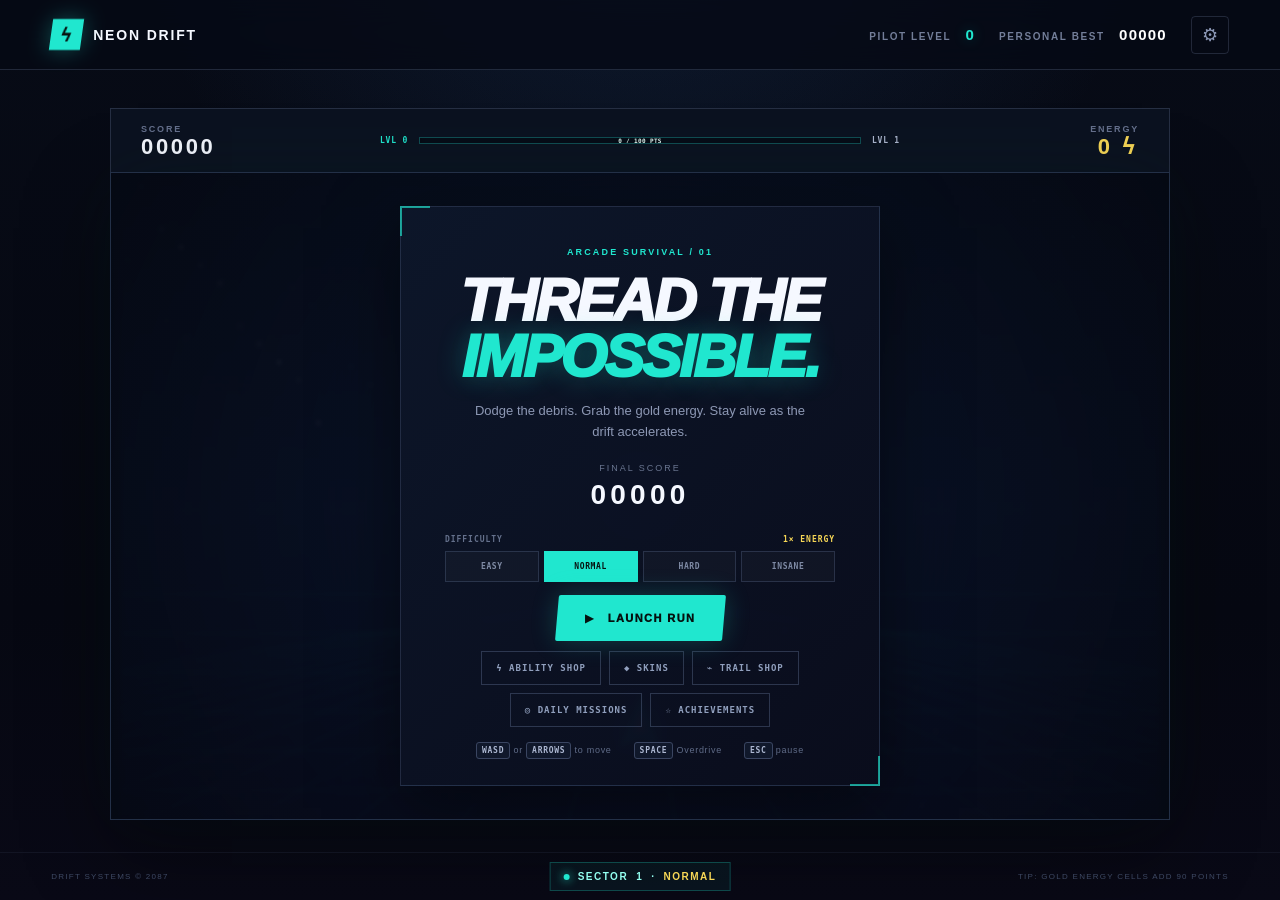
==== index.html @ 9ed8e29e "Add files via upload Adds the complete Neon Drift source code, featuring spaceship movement, four di" ====
<!doctype html>
<html lang="en">
<head>
  <meta charset="utf-8"><meta name="viewport" content="width=device-width,initial-scale=1,maximum-scale=1"><meta name="theme-color" content="#070b16">
  <title>Neon Drift — Arcade Survival</title>
  <style>
    :root{--bg:#070b16;--panel:#0b1220;--line:rgba(147,165,205,.2);--ink:#f5f8ff;--dim:#77839e;--cyan:#20e7cf;--gold:#f7d756;--pink:#ed4eff;--red:#ff6179}
    *{box-sizing:border-box}html{background:var(--bg)}body{margin:0;color:var(--ink);font-family:"Arial Narrow","Roboto Condensed",Arial,sans-serif;background:radial-gradient(circle at 50% -20%,rgba(44,92,155,.23),transparent 42%),linear-gradient(180deg,#070b16,#060812 68%,#090916);min-height:100svh;overflow-x:hidden}button{-webkit-tap-highlight-color:transparent}.page{min-height:100svh;display:grid;grid-template-rows:auto 1fr auto}
    header{height:70px;border-bottom:1px solid var(--line);display:flex;align-items:center;justify-content:space-between;padding:0 clamp(18px,4vw,64px);background:rgba(6,10,21,.78);backdrop-filter:blur(14px)}.brand{font-weight:900;letter-spacing:.13em;display:flex;align-items:center;gap:11px;font-size:14px}.mark{width:31px;height:31px;color:#06110f;background:var(--cyan);display:grid;place-items:center;transform:skew(-8deg);font-size:18px;box-shadow:0 0 22px rgba(32,231,207,.3)}.actions{display:flex;align-items:center;gap:24px}.best,.pilot-level{color:#737e99;font-size:10px;font-weight:700;letter-spacing:.16em}.best strong,.pilot-level strong{color:#fff;font-size:15px;letter-spacing:.08em;margin-left:10px}.pilot-level strong{color:var(--cyan);text-shadow:0 0 14px rgba(32,231,207,.3)}.settings-button{width:38px;height:38px;display:grid;place-items:center;color:#8d99b7;border:1px solid var(--line);background:transparent;border-radius:4px;cursor:pointer;font-size:18px}.settings-button:hover,.settings-button:focus-visible{color:var(--cyan);background:rgba(32,231,207,.08);outline:1px solid var(--cyan)}
    .shell{width:min(1060px,calc(100% - 32px));margin:32px auto 26px;align-self:center}.scorebar{min-height:64px;display:grid;grid-template-columns:1fr auto 1fr;align-items:center;border:1px solid var(--line);border-bottom:0;background:var(--panel);padding:10px clamp(14px,3vw,30px)}.metric{display:flex;flex-direction:column;gap:2px}.metric span{font-size:9px;letter-spacing:.2em;color:#66718d;font-weight:800}.metric strong{font-size:22px;letter-spacing:.12em;line-height:1}.energy{align-items:flex-end}.energy strong{color:var(--gold)}.sector{border:1px solid rgba(32,231,207,.25);color:#93fff1;padding:8px 13px;font-size:10px;font-weight:900;letter-spacing:.15em;display:flex;align-items:center;gap:8px;background:rgba(32,231,207,.05)}.sector i{width:6px;height:6px;border-radius:50%;background:var(--cyan);box-shadow:0 0 10px var(--cyan)}
    .arena{position:relative;border:1px solid rgba(117,137,180,.26);box-shadow:0 28px 80px rgba(0,0,0,.43),0 0 70px rgba(32,231,207,.04);overflow:hidden;background:#071120}.arena:after{content:"";position:absolute;inset:0;pointer-events:none;background:repeating-linear-gradient(180deg,transparent 0 3px,rgba(0,0,0,.06) 3px 4px);mix-blend-mode:multiply}canvas{display:block;width:100%;aspect-ratio:900/560;max-height:calc(100svh - 254px);object-fit:contain;touch-action:none}
    .overlay{position:absolute;inset:0;z-index:2;display:grid;place-items:center;background:radial-gradient(circle,rgba(12,20,42,.52),rgba(5,8,18,.88));backdrop-filter:blur(2px);padding:18px}.overlay[hidden]{display:none}.card{width:min(480px,100%);text-align:center;padding:34px 30px 30px;border:1px solid rgba(111,134,181,.24);background:linear-gradient(135deg,rgba(13,23,43,.96),rgba(10,13,29,.96));box-shadow:0 22px 65px rgba(0,0,0,.5);position:relative}.card:before,.card:after{content:"";position:absolute;width:28px;height:28px;opacity:.65}.card:before{top:-1px;left:-1px;border-top:2px solid var(--cyan);border-left:2px solid var(--cyan)}.card:after{right:-1px;bottom:-1px;border-right:2px solid var(--cyan);border-bottom:2px solid var(--cyan)}
    .eyebrow{color:var(--cyan);font-size:9px;letter-spacing:.24em;font-weight:900}.eyebrow.danger{color:var(--red)}h1{font-size:clamp(35px,6vw,60px);line-height:.93;text-transform:uppercase;letter-spacing:-.045em;margin:14px 0 16px;font-style:italic;font-weight:950}h1 em{color:var(--cyan);font-style:inherit;text-shadow:0 0 28px rgba(32,231,207,.3)}.card p{color:#8d98b4;max-width:350px;margin:0 auto 24px;font-size:13px;line-height:1.6}.primary{height:46px;padding:0 28px;border:0;background:var(--cyan);color:#05110f;font-size:11px;font-weight:950;letter-spacing:.13em;border-radius:2px;box-shadow:0 0 25px rgba(32,231,207,.22);transform:skew(-5deg);cursor:pointer}.primary span{display:inline-flex;gap:9px;align-items:center;transform:skew(5deg)}.primary:hover,.primary:focus-visible{background:#63f7e5;outline:2px solid white;outline-offset:3px}.menu-buttons{display:flex;justify-content:center;gap:8px;margin-top:10px}.menu-buttons[hidden]{display:none}.menu-buttons button{height:34px;padding:0 14px;color:#91a0be;background:transparent;border:1px solid rgba(132,154,198,.28);font:800 9px ui-monospace,monospace;letter-spacing:.11em;cursor:pointer}.menu-buttons button:hover{color:var(--gold);border-color:rgba(247,215,86,.5)}.hints{margin-top:18px;display:flex;justify-content:center;flex-wrap:wrap;gap:12px 22px;color:#5f6b87;font-size:9px;letter-spacing:.08em}kbd{color:#adb8d2;border:1px solid #3a4561;padding:3px 5px;border-radius:3px;font:700 8px ui-monospace,monospace;background:#10182b}.final{display:flex;flex-direction:column;gap:6px;margin:-4px auto 24px}.final span{color:#697590;font-size:9px;letter-spacing:.22em}.final strong{font-size:28px;letter-spacing:.15em}.pause{position:absolute;z-index:3;right:16px;top:16px;min-width:44px;height:38px;padding:0 9px;color:#8c98b5;background:rgba(9,16,31,.75);border:1px solid var(--line);cursor:pointer;border-radius:4px;font:800 9px ui-monospace,monospace;letter-spacing:.08em}.pause[hidden]{display:none}.pause:hover{color:var(--cyan)}.ability{position:absolute;z-index:3;left:15px;bottom:15px;width:194px;height:43px;overflow:hidden;border:1px solid rgba(32,231,207,.48);background:rgba(7,17,32,.88);color:#9afff2;cursor:pointer;font:900 9px ui-monospace,monospace;letter-spacing:.1em;text-align:left;padding:0 12px}.ability[hidden]{display:none}.ability i{position:absolute;inset:0 auto 0 0;width:0;background:rgba(32,231,207,.16);transition:width .12s linear}.ability span{position:relative;z-index:1}.ability:not(:disabled):hover{background:rgba(32,231,207,.16);box-shadow:0 0 20px rgba(32,231,207,.18)}.ability:disabled{cursor:not-allowed;color:#6a7896;border-color:rgba(117,137,180,.25)}.ability.active{color:#071120;background:var(--cyan);box-shadow:0 0 28px rgba(32,231,207,.5)}
    .touch{display:none;justify-content:center;align-items:center;gap:10px;margin-top:14px}.touch div{display:flex;flex-direction:column;gap:6px}.touch button{width:50px;height:44px;border:1px solid var(--line);color:#9bffe8;background:#10182a;font-size:20px;border-radius:5px}.touch button:active{background:rgba(32,231,207,.18)}footer{min-height:48px;display:flex;justify-content:space-between;align-items:center;padding:0 clamp(18px,4vw,64px);color:#3d4862;font-size:8px;letter-spacing:.16em;border-top:1px solid rgba(112,129,167,.1)}
    .settings-modal,.shop-modal,.skins-modal{position:fixed;inset:0;z-index:20;display:grid;place-items:center;padding:18px;background:rgba(3,6,14,.78);backdrop-filter:blur(9px)}.settings-modal[hidden],.shop-modal[hidden],.skins-modal[hidden]{display:none}.settings-card,.shop-card{width:min(520px,100%);max-height:min(720px,92svh);overflow:auto;background:linear-gradient(145deg,#10192c,#090e1c);border:1px solid rgba(114,139,190,.3);box-shadow:0 30px 100px rgba(0,0,0,.7);padding:25px}.settings-head{display:flex;align-items:start;justify-content:space-between;border-bottom:1px solid var(--line);padding-bottom:18px}.settings-head span,.settings-section>span{display:block;color:var(--cyan);font:900 9px ui-monospace,monospace;letter-spacing:.2em}.settings-head h2{margin:5px 0 0;font-size:27px;letter-spacing:-.03em;text-transform:uppercase;font-style:italic}.close-settings{width:36px;height:36px;border:1px solid var(--line);background:transparent;color:#95a1bc;font-size:20px;cursor:pointer}.close-settings:hover{color:var(--cyan)}.settings-section{padding:20px 0;border-bottom:1px solid var(--line)}.volume-row{display:grid;grid-template-columns:90px 1fr 38px;align-items:center;gap:13px;margin-top:15px}.volume-row label{font-size:11px;font-weight:800;letter-spacing:.1em}.volume-row output{color:#8e9ab5;font:700 10px ui-monospace,monospace;text-align:right}input[type=range]{width:100%;accent-color:var(--cyan);cursor:pointer}.bind-grid{display:grid;grid-template-columns:1fr 1fr;gap:8px;margin-top:15px}.bind-row{min-height:42px;display:flex;align-items:center;justify-content:space-between;gap:10px;padding:6px 7px 6px 12px;background:rgba(255,255,255,.025);border:1px solid rgba(147,165,205,.12);font-size:10px;letter-spacing:.08em;color:#909bb5}.keybind{min-width:72px;height:29px;border:1px solid #3b4866;background:#111b30;color:#d7e0f5;font:800 9px ui-monospace,monospace;cursor:pointer}.keybind.listening{border-color:var(--gold);color:var(--gold);animation:pulse 1s infinite}.settings-actions{display:flex;gap:9px;flex-wrap:wrap;padding-top:20px}.secondary-button{min-height:38px;padding:0 15px;background:transparent;color:#9ba7c2;border:1px solid var(--line);font:800 9px ui-monospace,monospace;letter-spacing:.1em;cursor:pointer}.secondary-button:hover{color:var(--cyan);border-color:rgba(32,231,207,.45)}.credits{margin-top:12px;padding:15px;text-align:center;border:1px solid rgba(32,231,207,.22);color:#bdfff6;font-size:15px;letter-spacing:.08em;background:rgba(32,231,207,.05)}.credits[hidden]{display:none}.settings-note{color:#68748f;font-size:10px;line-height:1.5;margin:12px 0 0}.shop-balance{display:flex;align-items:center;justify-content:space-between;margin:18px 0 12px;padding:13px 15px;border:1px solid rgba(247,215,86,.25);background:rgba(247,215,86,.05);font:800 10px ui-monospace,monospace;letter-spacing:.12em;color:#8d98b4}.shop-balance strong{color:var(--gold);font-size:17px}.shop-items{display:grid;gap:9px}.shop-item{display:grid;grid-template-columns:42px 1fr auto;gap:12px;align-items:center;padding:13px;border:1px solid rgba(147,165,205,.14);background:rgba(255,255,255,.025)}.shop-icon{width:42px;height:42px;display:grid;place-items:center;border:1px solid rgba(32,231,207,.25);color:var(--cyan);font-size:19px;background:rgba(32,231,207,.05)}.shop-copy h3{margin:0 0 4px;font-size:12px;letter-spacing:.07em}.shop-copy p{margin:0;color:#6f7b97;font-size:10px;line-height:1.4}.buy-button{min-width:84px;height:34px;border:1px solid rgba(247,215,86,.35);background:transparent;color:var(--gold);font:900 9px ui-monospace,monospace;letter-spacing:.07em;cursor:pointer}.buy-button:hover:not(:disabled){background:rgba(247,215,86,.1)}.buy-button.equipped{color:#07120f;background:var(--cyan);border-color:var(--cyan)}.buy-button:disabled{opacity:.38;cursor:not-allowed}@keyframes pulse{50%{box-shadow:0 0 16px rgba(247,215,86,.25)}}
    @media(max-width:720px){header{height:60px}.best{display:none}.pilot-level{font-size:0}.pilot-level:before{content:"LVL";font-size:8px}.pilot-level strong{font-size:14px;margin-left:6px}.shell{width:calc(100% - 18px);margin:18px auto}.scorebar{min-height:54px}.metric strong{font-size:17px}.sector{font-size:8px;padding:7px 9px}canvas{max-height:none}.card{padding:25px 18px 22px}h1{font-size:36px}.card p{font-size:12px;margin-bottom:18px}.hints{display:none}.touch{display:flex}footer{display:none}.settings-card{padding:20px}.bind-grid{grid-template-columns:1fr}}@media(max-height:700px) and (min-width:721px){.shell{margin:12px auto}header{height:54px}.scorebar{min-height:50px}.card{transform:scale(.82)}footer{display:none}}
  </style>
  <style>
    .shop-balance>span{display:flex;align-items:center;gap:9px}.shop-balance small{color:#78849d;font:800 8px ui-monospace,monospace;letter-spacing:.12em}.points-balance strong{color:#a9b8ff}.score-multiplier.current{border-color:rgba(237,78,255,.5);background:rgba(237,78,255,.06)}.score-multiplier.current strong{color:#f4a0ff}.score-multiplier.current button{background:var(--pink);border-color:var(--pink);color:#130516}
  </style>
  <style>
    .achievements-modal{position:fixed;inset:0;z-index:20;display:grid;place-items:center;padding:18px;background:rgba(3,6,14,.78);backdrop-filter:blur(9px)}.achievements-modal[hidden]{display:none}.achievement-progress{display:flex;justify-content:space-between;align-items:center;margin:18px 0 12px;padding:13px 15px;border:1px solid rgba(169,184,255,.25);background:rgba(169,184,255,.05);color:#7f8ba6;font:800 9px ui-monospace,monospace;letter-spacing:.12em}.achievement-progress strong{color:#bfcaff;font-size:15px}.achievement-list{display:grid;gap:7px}.achievement-row{display:grid;grid-template-columns:38px 1fr auto;align-items:center;gap:11px;padding:10px 12px;border:1px solid rgba(147,165,205,.13);background:rgba(255,255,255,.022)}.achievement-row.locked{opacity:.42}.achievement-badge{width:36px;height:36px;display:grid;place-items:center;border:1px solid rgba(247,215,86,.3);color:var(--gold);font-size:16px}.achievement-info strong{display:block;font-size:11px;letter-spacing:.05em}.achievement-info small{display:block;margin-top:3px;color:#6d7994;font-size:9px}.achievement-state{color:var(--cyan);font:900 8px ui-monospace,monospace;letter-spacing:.1em}.achievement-toast{position:fixed;z-index:40;left:50%;bottom:28px;transform:translate(-50%,18px);min-width:min(380px,calc(100% - 32px));padding:13px 16px;border:1px solid rgba(247,215,86,.5);background:rgba(10,15,29,.96);box-shadow:0 18px 60px rgba(0,0,0,.6),0 0 25px rgba(247,215,86,.12);opacity:0;pointer-events:none;transition:.28s ease}.achievement-toast.show{opacity:1;transform:translate(-50%,0)}.achievement-toast span{display:block;color:var(--gold);font:900 8px ui-monospace,monospace;letter-spacing:.18em}.achievement-toast strong{display:block;margin-top:4px;font-size:14px;letter-spacing:.04em}
  </style>
  <style>
    .achievement-row.unlocked{animation:achievementReveal .48s cubic-bezier(.2,.8,.2,1) both;animation-delay:var(--delay)}.achievement-row.unlocked .achievement-badge{animation:badgeSpark .65s ease both;animation-delay:calc(var(--delay) + .12s)}.achievement-toast.show strong{animation:toastPop .42s cubic-bezier(.2,1.5,.4,1)}.achievement-reset{width:100%;height:38px;margin-top:15px;border:1px solid rgba(255,97,121,.3);background:transparent;color:#d97a8a;font:900 9px ui-monospace,monospace;letter-spacing:.12em;cursor:pointer}.achievement-reset:hover{border-color:var(--red);color:#ff91a4;background:rgba(255,97,121,.05)}.reset-confirm{margin-top:10px;padding:14px;border:1px solid rgba(255,97,121,.32);background:rgba(255,97,121,.055);text-align:center}.reset-confirm[hidden]{display:none}.reset-confirm p{margin:0 0 12px;color:#e6a7b2;font-size:11px}.reset-confirm div{display:flex;justify-content:center;gap:8px}.reset-confirm button{height:32px;padding:0 13px;border:1px solid var(--line);background:transparent;color:#9aa6bf;font:800 8px ui-monospace,monospace;letter-spacing:.08em;cursor:pointer}.reset-confirm .confirm-reset{border-color:rgba(255,97,121,.5);color:#ff8ba0}.reset-confirm .confirm-reset:hover{background:var(--red);color:#180408}@keyframes achievementReveal{from{opacity:0;transform:translateX(-12px)}to{opacity:1;transform:none}}@keyframes badgeSpark{0%{transform:scale(.65) rotate(-12deg);box-shadow:0 0 0 rgba(247,215,86,0)}60%{transform:scale(1.16) rotate(4deg);box-shadow:0 0 24px rgba(247,215,86,.34)}100%{transform:none;box-shadow:none}}@keyframes toastPop{0%{transform:scale(.86);opacity:0}100%{transform:none;opacity:1}}
  </style>
  <style>
    .difficulty-picker{margin:0 auto 13px;max-width:390px}.difficulty-picker[hidden]{display:none}.difficulty-label{display:flex;justify-content:space-between;margin-bottom:7px;color:#65718c;font:800 8px ui-monospace,monospace;letter-spacing:.12em}.difficulty-label strong{color:var(--gold)}.difficulty-options{display:grid;grid-template-columns:repeat(4,1fr);gap:5px}.difficulty-options button{height:31px;border:1px solid rgba(130,151,194,.22);background:rgba(255,255,255,.025);color:#7f8ba5;font:900 8px ui-monospace,monospace;letter-spacing:.08em;cursor:pointer}.difficulty-options button:hover{color:#fff;border-color:rgba(255,255,255,.4)}.difficulty-options button.selected{color:#07120f;background:var(--cyan);border-color:var(--cyan)}.difficulty-options button[data-difficulty=hard].selected{background:var(--gold);border-color:var(--gold)}.difficulty-options button[data-difficulty=insane].selected{background:var(--red);border-color:var(--red)}#difficultyBadge{color:var(--gold)}
  </style>
  <style>
    .shop-subhead{display:flex;align-items:center;justify-content:space-between;margin:21px 0 10px;color:var(--cyan);font:900 9px ui-monospace,monospace;letter-spacing:.18em}.shop-subhead small{color:#697590;font-size:8px;letter-spacing:.08em}.multiplier-grid{display:grid;grid-template-columns:repeat(3,1fr);gap:8px}.multiplier-card{min-height:76px;padding:10px;border:1px solid rgba(147,165,205,.15);background:rgba(255,255,255,.025);display:flex;flex-direction:column;justify-content:space-between;gap:8px}.multiplier-card strong{font:900 18px ui-monospace,monospace;color:#dce5f8}.multiplier-card button{height:26px;border:1px solid rgba(247,215,86,.35);background:transparent;color:var(--gold);font:900 8px ui-monospace,monospace;letter-spacing:.08em;cursor:pointer}.multiplier-card button:disabled{opacity:.35;cursor:not-allowed}.multiplier-card.current{border-color:rgba(32,231,207,.48);background:rgba(32,231,207,.06)}.multiplier-card.current strong{color:var(--cyan)}.multiplier-card.current button{color:#07120f;background:var(--cyan);border-color:var(--cyan);opacity:1}@media(max-width:480px){.multiplier-grid{grid-template-columns:repeat(2,1fr)}}
  </style>
  <style>
    .skin-grid{display:grid;grid-template-columns:repeat(5,1fr);gap:7px}.skin-card{min-width:0;padding:10px 6px 7px;border:1px solid rgba(147,165,205,.15);background:rgba(255,255,255,.025);color:#8c98b4;text-align:center;cursor:pointer}.skin-card:hover:not(:disabled){border-color:var(--skin);color:#fff}.skin-card.selected{border-color:var(--skin);background:color-mix(in srgb,var(--skin) 10%,transparent);box-shadow:inset 0 0 18px color-mix(in srgb,var(--skin) 8%,transparent)}.skin-card.premium{border-color:color-mix(in srgb,var(--skin) 28%,transparent);background:linear-gradient(145deg,color-mix(in srgb,var(--skin) 7%,transparent),rgba(255,255,255,.02))}.skin-card:disabled{opacity:.38;cursor:not-allowed}.skin-card.selected:disabled{opacity:1}.skin-preview{width:38px;height:38px;margin:0 auto 7px;display:grid;place-items:center;color:var(--skin);font-size:24px;text-shadow:0 0 14px var(--skin)}.premium .skin-preview{animation:premiumSkinGlow 1.8s ease-in-out infinite}.skin-card strong{display:block;overflow:hidden;text-overflow:ellipsis;font:900 8px ui-monospace,monospace;letter-spacing:.07em;white-space:nowrap}.skin-card small{display:block;margin-top:4px;color:var(--skin);font:900 7px ui-monospace,monospace;letter-spacing:.08em}@keyframes premiumSkinGlow{50%{transform:scale(1.12);filter:brightness(1.35)}}@media(max-width:480px){.skin-grid{grid-template-columns:repeat(3,1fr)}}
  </style>
  <style>
    .settings-card,.shop-card{scrollbar-width:none;-ms-overflow-style:none}.settings-card::-webkit-scrollbar,.shop-card::-webkit-scrollbar{display:none;width:0;height:0}.overlay:not([hidden]),.settings-modal:not([hidden]),.shop-modal:not([hidden]),.skins-modal:not([hidden]),.achievements-modal:not([hidden]){animation:menuBackdropIn .24s ease-out both}.overlay:not([hidden]) .card,.settings-modal:not([hidden]) .settings-card,.shop-modal:not([hidden]) .shop-card,.skins-modal:not([hidden]) .shop-card,.achievements-modal:not([hidden]) .shop-card{animation:menuPanelIn .38s cubic-bezier(.2,.85,.25,1) both}.reset-confirm:not([hidden]),.credits:not([hidden]){animation:menuPanelIn .28s cubic-bezier(.2,.85,.25,1) both}.menu-closing{pointer-events:none;animation:menuBackdropOut .22s ease-in both!important}.menu-closing .card,.menu-closing .settings-card,.menu-closing .shop-card{animation:menuPanelOut .2s cubic-bezier(.5,0,.8,.3) both!important}.reset-confirm.menu-closing,.credits.menu-closing{animation:menuPanelOut .2s cubic-bezier(.5,0,.8,.3) both!important}.overlay.menu-returning{animation:menuReturnBackdropIn .28s ease-out both!important}.overlay.menu-returning .card{animation:menuReturnPanelIn .42s cubic-bezier(.16,1.18,.3,1) both!important}@keyframes menuBackdropIn{from{opacity:0}to{opacity:1}}@keyframes menuBackdropOut{from{opacity:1}to{opacity:0}}@keyframes menuPanelIn{from{opacity:0;transform:translateY(14px) scale(.975);filter:blur(4px)}to{opacity:1;transform:none;filter:none}}@keyframes menuPanelOut{from{opacity:1;transform:none;filter:none}to{opacity:0;transform:translateY(10px) scale(.98);filter:blur(3px)}}@keyframes menuReturnBackdropIn{from{opacity:.25}to{opacity:1}}@keyframes menuReturnPanelIn{from{opacity:0;transform:translateY(20px) scale(.9);filter:blur(5px)}70%{opacity:1;transform:translateY(-2px) scale(1.018);filter:none}to{opacity:1;transform:none;filter:none}}@media(prefers-reduced-motion:reduce){.overlay:not([hidden]),.settings-modal:not([hidden]),.shop-modal:not([hidden]),.skins-modal:not([hidden]),.achievements-modal:not([hidden]),.overlay:not([hidden]) .card,.settings-modal:not([hidden]) .settings-card,.shop-modal:not([hidden]) .shop-card,.skins-modal:not([hidden]) .shop-card,.achievements-modal:not([hidden]) .shop-card,.reset-confirm:not([hidden]),.credits:not([hidden]),.menu-closing,.menu-closing .card,.menu-closing .settings-card,.menu-closing .shop-card,.overlay.menu-returning,.overlay.menu-returning .card{animation:none}}
  </style>
  <style>
    .pilot-progress{width:min(560px,52vw);display:grid;grid-template-columns:auto minmax(120px,1fr) auto;align-items:center;gap:11px;color:#75809a;font:900 8px ui-monospace,monospace;letter-spacing:.1em}.pilot-progress>span:first-child{color:var(--cyan)}.pilot-progress>span:last-child{color:#aeb8cf}.pilot-progress-track{position:relative;height:7px;overflow:hidden;border:1px solid rgba(32,231,207,.28);background:#0a1221;box-shadow:inset 0 0 8px rgba(0,0,0,.55)}.pilot-progress-track i{position:absolute;inset:0 auto 0 0;width:0;background:linear-gradient(90deg,var(--cyan),#63f7e5);box-shadow:0 0 14px rgba(32,231,207,.5);transition:width .45s cubic-bezier(.2,.8,.2,1)}.pilot-progress-track small{position:absolute;inset:0;display:grid;place-items:center;color:#e8fffb;font-size:6px;line-height:1;text-shadow:0 1px 3px #000;letter-spacing:.06em}@media(max-width:720px){footer{display:flex;min-height:48px;padding:0 12px;justify-content:center}footer>span{display:none}.pilot-progress{width:100%;grid-template-columns:auto minmax(100px,1fr) auto}}@media(max-height:700px) and (min-width:721px){footer{display:flex;min-height:38px}.pilot-progress{width:min(560px,64vw)}}
  </style>
  <style>
    .level-up-celebration{position:fixed;inset:0;z-index:60;display:grid;place-items:center;overflow:hidden;pointer-events:none;opacity:0}.level-up-celebration:before,.level-up-celebration:after{content:"";position:absolute;width:min(430px,82vw);aspect-ratio:1;border:2px solid var(--cyan);border-radius:50%;opacity:0;box-shadow:0 0 36px rgba(32,231,207,.32),inset 0 0 36px rgba(32,231,207,.18)}.level-up-core{text-align:center;position:relative;opacity:0;filter:drop-shadow(0 0 25px rgba(32,231,207,.48))}.level-up-core span{display:block;color:var(--gold);font:950 13px ui-monospace,monospace;letter-spacing:.34em}.level-up-core strong{display:block;margin:-4px 0 -8px;color:#fff;font:950 clamp(90px,19vw,180px)/1 "Arial Narrow",Arial,sans-serif;font-style:italic;text-shadow:4px 0 var(--pink),-4px 0 var(--cyan),0 0 42px rgba(255,255,255,.38)}.level-up-core small{display:block;color:#a9fff4;font:900 10px ui-monospace,monospace;letter-spacing:.22em}.level-up-celebration.show{animation:levelUpVeil 2.6s ease both}.level-up-celebration.show:before{animation:levelRing 1.25s .1s cubic-bezier(.1,.7,.2,1) both}.level-up-celebration.show:after{animation:levelRing 1.25s .28s cubic-bezier(.1,.7,.2,1) both}.level-up-celebration.show .level-up-core{animation:levelCore 2.35s .08s cubic-bezier(.16,1,.3,1) both}@keyframes levelUpVeil{0%,100%{opacity:0;background:rgba(3,7,16,0)}12%,78%{opacity:1;background:radial-gradient(circle,rgba(20,75,92,.34),rgba(3,7,16,.72) 55%,rgba(3,7,16,.16))}}@keyframes levelRing{0%{opacity:0;transform:scale(.18) rotate(-18deg)}35%{opacity:.95}100%{opacity:0;transform:scale(1.65) rotate(22deg)}}@keyframes levelCore{0%{opacity:0;transform:scale(.45) translateY(25px);filter:blur(12px)}18%{opacity:1;transform:scale(1.12) translateY(0);filter:blur(0) drop-shadow(0 0 25px rgba(32,231,207,.48))}28%,76%{opacity:1;transform:scale(1)}100%{opacity:0;transform:scale(1.08) translateY(-15px);filter:blur(5px)}}@media(prefers-reduced-motion:reduce){.level-up-celebration.show{opacity:1;animation:levelUpVeil 2.6s ease both}.level-up-celebration.show:before,.level-up-celebration.show:after{display:none}.level-up-celebration.show .level-up-core{animation:none;opacity:1}}
  </style>
  <style>
    .scorebar .pilot-progress{width:min(520px,52vw)}footer{position:relative}footer .sector{position:absolute;left:50%;transform:translateX(-50%)}@media(max-width:720px){.scorebar{grid-template-columns:auto minmax(0,1fr) auto;gap:8px}.scorebar .pilot-progress{width:100%;grid-template-columns:auto minmax(48px,1fr) auto;gap:4px}.scorebar .pilot-progress>span{font-size:6px;letter-spacing:.04em}.scorebar .pilot-progress-track small{font-size:5px}footer .sector{font-size:8px;padding:7px 12px}}@media(max-width:420px){.scorebar{gap:5px;padding-inline:8px}.scorebar .pilot-progress{gap:3px}.scorebar .pilot-progress>span{font-size:5px}.scorebar .pilot-progress-track small{font-size:4.5px}}
  </style>
  <style>
    .menu-buttons{flex-wrap:wrap}.mission-list{display:grid;gap:10px}.mission-item{display:grid;grid-template-columns:1fr auto;gap:14px;align-items:center;padding:14px;border:1px solid rgba(147,165,205,.14);background:rgba(255,255,255,.025)}.mission-item.complete{border-color:rgba(247,215,86,.4);background:rgba(247,215,86,.045)}.mission-copy strong{font-size:11px;letter-spacing:.07em}.mission-copy p{margin:4px 0 9px;color:#74809b;font-size:9px}.mission-copy>div{height:5px;background:#08101e;border:1px solid rgba(147,165,205,.16);overflow:hidden}.mission-copy i{display:block;height:100%;background:linear-gradient(90deg,var(--cyan),var(--gold));box-shadow:0 0 10px rgba(32,231,207,.4)}.mission-date{color:var(--gold)!important}.trail-shop-item .shop-icon{font-size:23px;text-shadow:0 0 13px currentColor}@media(max-width:480px){.mission-item{grid-template-columns:1fr}.mission-item .buy-button{width:100%}}
  </style>
</head>
<body><div class="page">
  <header><div class="brand"><span class="mark">ϟ</span>NEON DRIFT</div><div class="actions"><span class="pilot-level">PILOT LEVEL <strong id="playerLevel">0</strong></span><span class="best">PERSONAL BEST <strong id="best">00000</strong></span><button class="settings-button" id="settingsButton" aria-label="Open settings">⚙</button></div></header>
  <main class="shell"><div class="scorebar" aria-live="polite"><div class="metric"><span>SCORE</span><strong id="score">00000</strong></div><div class="pilot-progress" id="pilotProgress" role="progressbar" aria-label="Progress to next pilot level" aria-valuemin="0" aria-valuemax="100" aria-valuenow="0"><span id="pilotProgressCurrent">LVL 0</span><div class="pilot-progress-track"><i id="pilotProgressFill"></i><small id="pilotProgressText">0 / 100 PTS</small></div><span id="pilotProgressNext">LVL 1</span></div><div class="metric energy"><span>ENERGY</span><strong><b id="energy">0</b> ϟ</strong></div></div>
    <div class="arena"><canvas id="game" width="900" height="560" aria-label="Game area. Move with arrow keys, WASD, or touch controls."></canvas><button class="pause" id="pause" aria-label="Pause game" hidden>ESC</button><button class="ability" id="ability" aria-label="Activate equipped special ability" hidden><i id="abilityFill"></i><span id="abilityText">SPACE · OVERDRIVE</span></button>
      <div class="overlay" id="overlay"><div class="card"><span class="eyebrow" id="eyebrow">ARCADE SURVIVAL / 01</span><h1 id="title">Thread the<br><em>impossible.</em></h1><p id="copy">Dodge the debris. Grab the gold energy. Stay alive as the drift accelerates.</p><div class="final" id="final" hidden><span>FINAL SCORE</span><strong id="finalScore">00000</strong></div><div class="difficulty-picker" id="difficultyPicker"><div class="difficulty-label"><span>DIFFICULTY</span><strong id="difficultyReward">1× ENERGY</strong></div><div class="difficulty-options"><button data-difficulty="easy">EASY</button><button data-difficulty="normal">NORMAL</button><button data-difficulty="hard">HARD</button><button data-difficulty="insane">INSANE</button></div></div><button class="primary" id="action"><span>▶ &nbsp; LAUNCH RUN</span></button><div class="menu-buttons" id="menuButtons"><button id="shopButton">ϟ ABILITY SHOP</button><button id="skinsButton">◆ SKINS</button><button id="trailsButton">⌁ TRAIL SHOP</button><button id="missionsButton">◎ DAILY MISSIONS</button><button id="achievementsButton">☆ ACHIEVEMENTS</button><button id="mainMenuButton" hidden>MAIN MENU</button></div><div class="hints" id="hints"><span><kbd>WASD</kbd> or <kbd>ARROWS</kbd> to move</span><span><kbd>SPACE</kbd> ability</span><span><kbd>ESC</kbd> pause</span></div></div></div>
    </div>
    <div class="touch" aria-label="Touch controls"><button data-key="arrowleft" aria-label="Move left">←</button><div><button data-key="arrowup" aria-label="Move up">↑</button><button data-key="arrowdown" aria-label="Move down">↓</button></div><button data-key="arrowright" aria-label="Move right">→</button></div>
  </main><footer><span>DRIFT SYSTEMS © 2087</span><div class="sector"><i></i> SECTOR <b id="level">1</b> · <b id="difficultyBadge">NORMAL</b></div><span>TIP: GOLD ENERGY CELLS ADD 90 POINTS</span></footer>
</div>
<div class="settings-modal" id="settingsModal" hidden>
  <section class="settings-card" role="dialog" aria-modal="true" aria-labelledby="settingsTitle">
    <div class="settings-head"><div><span>DRIFT SYSTEMS</span><h2 id="settingsTitle">Settings</h2></div><button class="close-settings" id="closeSettings" aria-label="Close settings">×</button></div>
    <div class="settings-section"><span>AUDIO MIX</span>
      <div class="volume-row"><label for="masterVolume">MASTER</label><input id="masterVolume" type="range" min="0" max="100" value="80"><output id="masterValue">80%</output></div>
      <div class="volume-row"><label for="musicVolume">MUSIC</label><input id="musicVolume" type="range" min="0" max="100" value="100"><output id="musicValue">100%</output></div>
      <div class="volume-row"><label for="sfxVolume">SFX</label><input id="sfxVolume" type="range" min="0" max="100" value="75"><output id="sfxValue">75%</output></div>
    </div>
    <div class="settings-section"><span>KEYBINDS</span><div class="bind-grid">
      <div class="bind-row">MOVE UP <button class="keybind" data-bind="up">W</button></div><div class="bind-row">MOVE DOWN <button class="keybind" data-bind="down">S</button></div>
      <div class="bind-row">MOVE LEFT <button class="keybind" data-bind="left">A</button></div><div class="bind-row">MOVE RIGHT <button class="keybind" data-bind="right">D</button></div>
      <div class="bind-row">ABILITY <button class="keybind" data-bind="boost">SPACE</button></div><div class="bind-row">PAUSE <button class="keybind" data-bind="pause">ESC</button></div>
    </div><p class="settings-note">Click a key, then press your new binding. Arrow keys always remain available for movement.</p></div>
    <div class="settings-actions"><button class="secondary-button" id="resetKeys">RESET KEYBINDS</button><button class="secondary-button" id="creditsButton">CREDITS</button></div>
    <div class="credits" id="creditsReveal" hidden>ChatGPT</div>
  </section>
</div>
<div class="shop-modal" id="shopModal" hidden>
  <section class="shop-card" role="dialog" aria-modal="true" aria-labelledby="shopTitle">
    <div class="settings-head"><div><span>ENERGY EXCHANGE</span><h2 id="shopTitle">Ability Shop</h2></div><button class="close-settings" id="closeShop" aria-label="Close shop">×</button></div>
    <div class="shop-balance"><span><small>ENERGY</small><strong><b id="shopBalance">0</b> ϟ</strong></span><span class="points-balance"><small>POINTS</small><strong><b id="pointsBalance">0</b> PTS</strong></span></div>
    <div class="shop-items" id="shopItems"></div>
    <div class="shop-subhead"><span>ENERGY MULTIPLIER</span><small>BUY WITH POINTS · IN ORDER</small></div>
    <div class="multiplier-grid" id="multiplierItems"></div>
    <div class="shop-subhead"><span>SCORE MULTIPLIER</span><small>BUY WITH ENERGY · IN ORDER</small></div>
    <div class="multiplier-grid" id="scoreMultiplierItems"></div>
    <p class="settings-note">Completed runs bank their score as points. All currencies and purchases are saved on this device.</p>
  </section>
</div>
<div class="skins-modal" id="skinsModal" hidden>
  <section class="shop-card" role="dialog" aria-modal="true" aria-labelledby="skinsTitle">
    <div class="settings-head"><div><span>SHIP CUSTOMIZATION</span><h2 id="skinsTitle">Skins</h2></div><button class="close-settings" id="closeSkins" aria-label="Close skins">×</button></div>
    <div class="shop-balance"><span><small>GOLD ENERGY</small><strong><b id="skinBalance">0</b> ϟ</strong></span><span><small>PREMIUM</small><strong>CHEAP + FLASHY</strong></span></div>
    <div class="shop-subhead"><span>FREE SHIP SKINS</span><small>ALL UNLOCKED · EQUIP ANY</small></div>
    <div class="skin-grid" id="freeSkinItems"></div>
    <div class="shop-subhead"><span>PREMIUM SHIP SKINS</span><small>BUY ONCE WITH GOLD ENERGY</small></div>
    <div class="skin-grid" id="premiumSkinItems"></div>
    <p class="settings-note">Skins are purely cosmetic. Premium styles include animated effects and special trails. Purchases and your equipped choice are saved on this device.</p>
  </section>
</div>
<div class="shop-modal" id="trailsModal" hidden>
  <section class="shop-card" role="dialog" aria-modal="true" aria-labelledby="trailsTitle">
    <div class="settings-head"><div><span>WAKE CUSTOMIZATION</span><h2 id="trailsTitle">Trail Shop</h2></div><button class="close-settings" id="closeTrails" aria-label="Close trail shop">×</button></div>
    <div class="shop-balance"><span><small>GOLD ENERGY</small><strong><b id="trailBalance">0</b> ϟ</strong></span><span><small>EQUIP</small><strong>ONE TRAIL</strong></span></div>
    <div class="shop-items" id="trailItems"></div>
    <p class="settings-note">Trails are permanent cosmetic unlocks saved on this device.</p>
  </section>
</div>
<div class="shop-modal" id="missionsModal" hidden>
  <section class="shop-card" role="dialog" aria-modal="true" aria-labelledby="missionsTitle">
    <div class="settings-head"><div><span class="mission-date" id="missionDate">TODAY</span><h2 id="missionsTitle">Daily Missions</h2></div><button class="close-settings" id="closeMissions" aria-label="Close daily missions">×</button></div>
    <div class="shop-balance"><span><small>RESET</small><strong>EVERY DAY</strong></span><span><small>REWARDS</small><strong>GOLD ENERGY</strong></span></div>
    <div class="mission-list" id="missionItems"></div>
  </section>
</div>
<div class="achievements-modal" id="achievementsModal" hidden>
  <section class="shop-card" role="dialog" aria-modal="true" aria-labelledby="achievementsTitle">
    <div class="settings-head"><div><span>FLIGHT RECORD</span><h2 id="achievementsTitle">Achievements</h2></div><button class="close-settings" id="closeAchievements" aria-label="Close achievements">×</button></div>
    <div class="achievement-progress"><span>PILOT LEVEL <b id="achievementLevel">0</b> · LIFETIME POINTS</span><strong id="lifetimePoints">0 PTS</strong></div>
    <div class="achievement-list" id="achievementList"></div>
    <button class="achievement-reset" id="resetAchievements">RESET ADVANCEMENTS</button>
    <div class="reset-confirm" id="resetConfirm" hidden><p>Are you sure you want to reset the advancements?</p><div><button id="cancelReset">CANCEL</button><button class="confirm-reset" id="confirmReset">YES, RESET</button></div></div>
  </section>
</div>
<div class="achievement-toast" id="achievementToast" role="status" aria-live="polite"><span>ACHIEVEMENT UNLOCKED</span><strong id="achievementToastName"></strong></div>
<div class="level-up-celebration" id="levelUpCelebration" role="status" aria-live="polite"><div class="level-up-core"><span>LEVEL UP</span><strong id="levelUpNumber">1</strong><small id="levelUpCaption">PILOT RANK INCREASED</small></div></div>
<script src="game.js?v=combos-bosses-missions-trails-pickups"></script><script type="text/plain">
(()=>{'use strict';
const W=900,H=560,canvas=document.querySelector('#game'),ctx=canvas.getContext('2d'),$=id=>document.getElementById(id),ui={score:$('score'),energy:$('energy'),level:$('level'),best:$('best'),overlay:$('overlay'),pause:$('pause'),ability:$('ability'),abilityFill:$('abilityFill'),abilityText:$('abilityText'),eyebrow:$('eyebrow'),title:$('title'),copy:$('copy'),final:$('final'),finalScore:$('finalScore'),action:$('action'),hints:$('hints'),sound:$('sound')};
const keys=new Set();let status='ready',sound=true,last=performance.now(),pausedAt=0,best=+(localStorage.getItem('neon-drift-best')||0);ui.best.textContent=pad(best);function fresh(){return{player:{x:W/2,y:H-82,r:18},rocks:[],orbs:[],score:0,energy:0,level:1,lastRock:0,lastOrb:0,boostUntil:0,boostReadyAt:0}}let state=fresh();function pad(n){return Math.floor(n).toString().padStart(5,'0')}
function tone(kind){if(!sound)return;const AC=window.AudioContext||window.webkitAudioContext;if(!AC)return;const ac=new AC(),o=ac.createOscillator(),g=ac.createGain();o.type=kind==='orb'?'sine':'sawtooth';o.frequency.setValueAtTime(kind==='orb'?620:130,ac.currentTime);o.frequency.exponentialRampToValueAtTime(kind==='orb'?980:55,ac.currentTime+.14);g.gain.setValueAtTime(.08,ac.currentTime);g.gain.exponentialRampToValueAtTime(.001,ac.currentTime+.16);o.connect(g).connect(ac.destination);o.start();o.stop(ac.currentTime+.16);o.onended=()=>ac.close()}
function start(){state=fresh();status='playing';ui.overlay.hidden=true;ui.pause.hidden=false;ui.ability.hidden=false;updateUI();updateAbility(performance.now())}function pause(){if(status!=='playing')return;status='paused';pausedAt=performance.now();ui.pause.hidden=true;ui.ability.hidden=true;show('FLIGHT SUSPENDED','Take a breath.','The debris field will wait. Your score is safe.','▶ &nbsp; RESUME',false)}function resume(){const now=performance.now(),shift=now-pausedAt;if(state.boostUntil>pausedAt)state.boostUntil+=shift;if(state.boostReadyAt>pausedAt)state.boostReadyAt+=shift;status='playing';ui.overlay.hidden=true;ui.pause.hidden=false;ui.ability.hidden=false}function over(){status='over';ui.ability.hidden=true;tone('crash');const score=Math.floor(state.score);best=Math.max(best,score);localStorage.setItem('neon-drift-best',best);ui.best.textContent=pad(best);ui.finalScore.textContent=pad(score);show('SIGNAL LOST','Drift ended.',`You crossed ${state.level} sectors and banked ${state.energy} energy cells.`,'↻ &nbsp; TRY AGAIN',true)}function show(eye,title,copy,button,fin){ui.eyebrow.textContent=eye;ui.eyebrow.classList.toggle('danger',fin);ui.title.innerHTML=title;ui.copy.textContent=copy;ui.action.querySelector('span').innerHTML=button;ui.final.hidden=!fin;ui.hints.hidden=true;ui.overlay.hidden=false}function updateUI(){ui.score.textContent=pad(state.score);ui.energy.textContent=state.energy;ui.level.textContent=state.level}function boost(){const now=performance.now();if(status!=='playing'||now<state.boostReadyAt)return;state.boostUntil=now+2000;state.boostReadyAt=now+15000;tone('orb')}function updateAbility(time){const active=time<state.boostUntil,remaining=Math.max(0,state.boostReadyAt-time);ui.ability.classList.toggle('active',active);ui.ability.disabled=status!=='playing'||remaining>0;if(active){ui.abilityText.textContent=`OVERDRIVE · ${((state.boostUntil-time)/1000).toFixed(1)}S`;ui.abilityFill.style.width='100%'}else if(remaining>0){ui.abilityText.textContent=`RECHARGING · ${(remaining/1000).toFixed(1)}S`;ui.abilityFill.style.width=`${(1-remaining/15000)*100}%`}else{ui.abilityText.textContent='SPACE · OVERDRIVE READY';ui.abilityFill.style.width='0%'}}
function draw(time){const bg=ctx.createLinearGradient(0,0,0,H);bg.addColorStop(0,'#071120');bg.addColorStop(1,'#0b102a');ctx.fillStyle=bg;ctx.fillRect(0,0,W,H);ctx.fillStyle='#fff';for(let i=0;i<70;i++){const x=(i*131+17)%W,y=(i*83+time*(.006+(i%4)*.003))%H;ctx.globalAlpha=.18+(i%5)*.08;ctx.fillRect(x,y,i%7===0?2:1,i%7===0?2:1)}ctx.globalAlpha=1;ctx.strokeStyle='rgba(35,231,207,.1)';for(let y=365;y<H;y+=34){ctx.beginPath();ctx.moveTo(0,y);ctx.lineTo(W,y);ctx.stroke()}for(let x=-W;x<W*2;x+=92){ctx.beginPath();ctx.moveTo(W/2,365);ctx.lineTo(x,H);ctx.stroke()}
state.orbs.forEach(o=>{ctx.save();ctx.shadowColor='#f4cf4c';ctx.shadowBlur=22+Math.sin(o.pulse)*3;ctx.fillStyle='#f7d756';ctx.beginPath();ctx.arc(o.x,o.y,o.r,0,Math.PI*2);ctx.fill();ctx.fillStyle='#fff8be';ctx.beginPath();ctx.arc(o.x-3,o.y-3,3,0,Math.PI*2);ctx.fill();ctx.restore()});state.rocks.forEach(r=>{ctx.save();ctx.translate(r.x,r.y);ctx.rotate(r.angle);ctx.fillStyle='#433d5f';ctx.strokeStyle='#746b91';ctx.lineWidth=3;ctx.beginPath();for(let i=0;i<8;i++){const a=i/8*Math.PI*2,rad=r.r*(i%2?.78:1),x=Math.cos(a)*rad,y=Math.sin(a)*rad;i?ctx.lineTo(x,y):ctx.moveTo(x,y)}ctx.closePath();ctx.fill();ctx.stroke();ctx.fillStyle='#29263d';ctx.beginPath();ctx.arc(-r.r*.22,-r.r*.18,r.r*.2,0,Math.PI*2);ctx.fill();ctx.restore()});const p=state.player;if(time<state.boostUntil){ctx.save();ctx.strokeStyle=`rgba(32,231,207,${.55+Math.sin(time/55)*.2})`;ctx.lineWidth=4;ctx.shadowColor='#20e7cf';ctx.shadowBlur=22;ctx.beginPath();ctx.arc(p.x,p.y,35+Math.sin(time/45)*3,0,Math.PI*2);ctx.stroke();ctx.restore()}ctx.save();ctx.translate(p.x,p.y);ctx.shadowColor='#20e7cf';ctx.shadowBlur=time<state.boostUntil?42:24;ctx.fillStyle=time<state.boostUntil?'#d8fff9':'#20e7cf';ctx.beginPath();ctx.moveTo(0,-25);ctx.lineTo(18,20);ctx.lineTo(0,13);ctx.lineTo(-18,20);ctx.closePath();ctx.fill();ctx.shadowBlur=0;ctx.fillStyle='#d9fffa';ctx.beginPath();ctx.moveTo(0,-13);ctx.lineTo(6,7);ctx.lineTo(-6,7);ctx.closePath();ctx.fill();if(status==='playing'){ctx.fillStyle=time<state.boostUntil?'#f7d756':'#ed4eff';ctx.beginPath();ctx.moveTo(-7,18);ctx.lineTo(0,(time<state.boostUntil?52:34)+Math.sin(time/40)*5);ctx.lineTo(7,18);ctx.fill()}ctx.restore()}
function tick(time){const dt=Math.min((time-last)/16.67,2.2);last=time;if(status==='playing'){const p=state.player,s=6.4*dt*(time<state.boostUntil?2.15:1);if(keys.has('arrowleft')||keys.has('a'))p.x-=s;if(keys.has('arrowright')||keys.has('d'))p.x+=s;if(keys.has('arrowup')||keys.has('w'))p.y-=s;if(keys.has('arrowdown')||keys.has('s'))p.y+=s;p.x=Math.max(28,Math.min(W-28,p.x));p.y=Math.max(62,Math.min(H-35,p.y));state.score+=dt*(1.45+state.level*.1);state.level=Math.min(9,1+Math.floor(state.score/650));if(time-state.lastRock>Math.max(245,680-state.level*48)){const r=14+Math.random()*18;state.rocks.push({x:r+Math.random()*(W-r*2),y:-r-10,r,speed:2.4+Math.random()*2.2+state.level*.34,spin:(Math.random()-.5)*.08,angle:0});state.lastRock=time}if(time-state.lastOrb>1850){state.orbs.push({x:30+Math.random()*(W-60),y:-20,r:9,speed:3.1,pulse:0});state.lastOrb=time}state.rocks.forEach(r=>{r.y+=r.speed*dt;r.angle+=r.spin*dt});state.orbs.forEach(o=>{o.y+=o.speed*dt;o.pulse+=.12*dt});state.rocks=state.rocks.filter(r=>r.y<H+r.r);state.orbs=state.orbs.filter(o=>o.y<H+o.r);if(state.rocks.some(r=>Math.hypot(r.x-p.x,r.y-p.y)<r.r+p.r-4))over();state.orbs=state.orbs.filter(o=>{if(Math.hypot(o.x-p.x,o.y-p.y)<o.r+p.r+3){state.energy++;state.score+=90;tone('orb');return false}return true});updateUI();updateAbility(time)}draw(time);requestAnimationFrame(tick)}
window.addEventListener('keydown',e=>{if(['ArrowLeft','ArrowRight','ArrowUp','ArrowDown',' ','Escape'].includes(e.key))e.preventDefault();if(e.key===' '){if(!e.repeat)boost();return}if(e.key==='Escape'){if(!e.repeat){if(status==='playing')pause();else if(status==='paused')resume()}return}keys.add(e.key.toLowerCase())});window.addEventListener('keyup',e=>keys.delete(e.key.toLowerCase()));ui.action.addEventListener('click',()=>status==='paused'?resume():start());ui.pause.addEventListener('click',pause);ui.ability.addEventListener('click',boost);ui.sound.addEventListener('click',()=>{sound=!sound;ui.sound.textContent=sound?'◖))':'◖×';ui.sound.ariaLabel=sound?'Mute sound':'Turn sound on'});document.querySelectorAll('[data-key]').forEach(b=>{const key=b.dataset.key;b.addEventListener('pointerdown',e=>{e.preventDefault();keys.add(key)});['pointerup','pointerleave','pointercancel'].forEach(ev=>b.addEventListener(ev,()=>keys.delete(key))) });draw(performance.now());requestAnimationFrame(tick)
})();
</script></body></html>
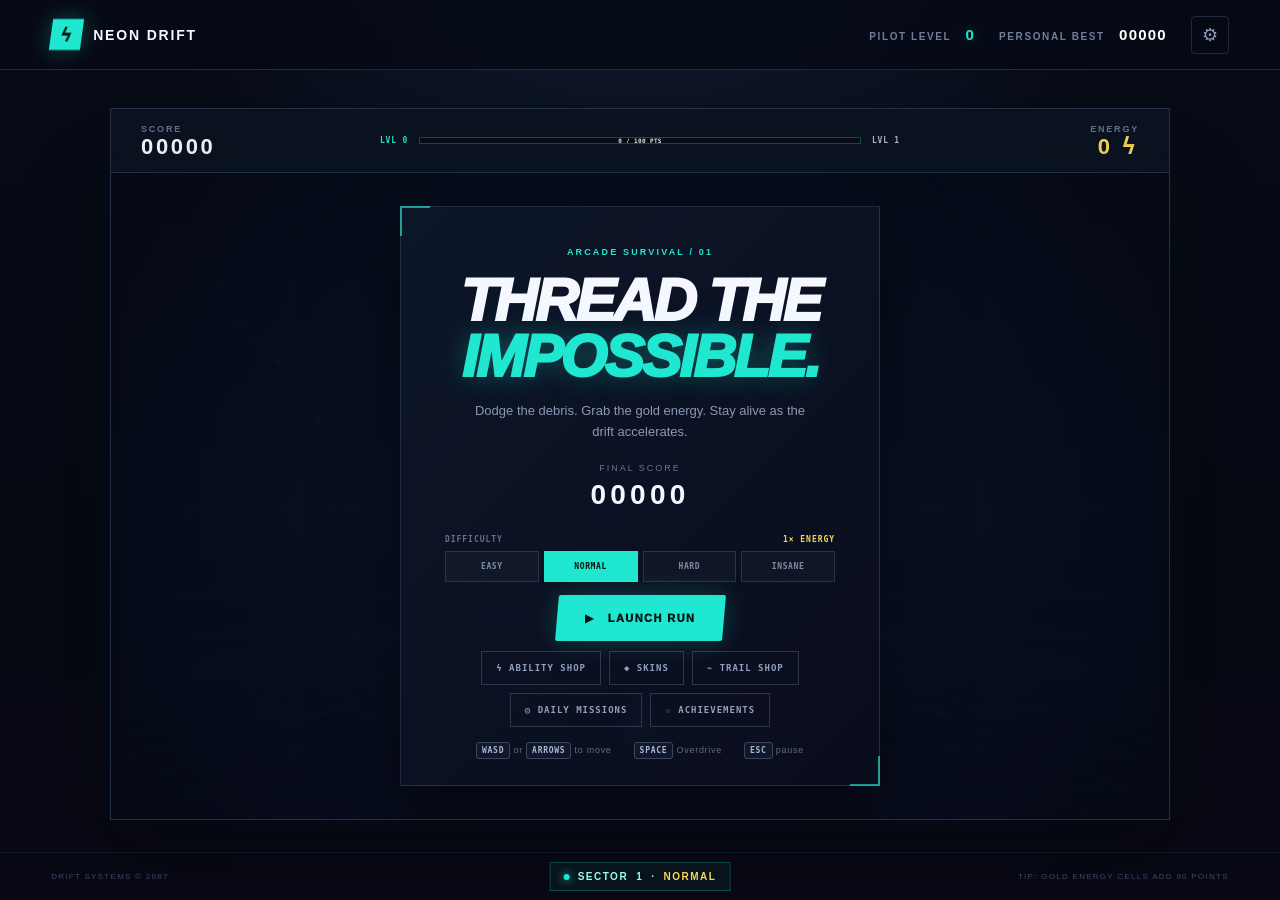
==== commit 18de92f8: "Update game save storage" ====
--- a/index.html
+++ b/index.html
@@ -124,7 +124,7 @@
 </div>
 <div class="achievement-toast" id="achievementToast" role="status" aria-live="polite"><span>ACHIEVEMENT UNLOCKED</span><strong id="achievementToastName"></strong></div>
 <div class="level-up-celebration" id="levelUpCelebration" role="status" aria-live="polite"><div class="level-up-core"><span>LEVEL UP</span><strong id="levelUpNumber">1</strong><small id="levelUpCaption">PILOT RANK INCREASED</small></div></div>
-<script src="game.js?v=combos-bosses-missions-trails-pickups"></script><script type="text/plain">
+<script src="game.js?v=encoded-local-saves-v1"></script><script type="text/plain">
 (()=>{'use strict';
 const W=900,H=560,canvas=document.querySelector('#game'),ctx=canvas.getContext('2d'),$=id=>document.getElementById(id),ui={score:$('score'),energy:$('energy'),level:$('level'),best:$('best'),overlay:$('overlay'),pause:$('pause'),ability:$('ability'),abilityFill:$('abilityFill'),abilityText:$('abilityText'),eyebrow:$('eyebrow'),title:$('title'),copy:$('copy'),final:$('final'),finalScore:$('finalScore'),action:$('action'),hints:$('hints'),sound:$('sound')};
 const keys=new Set();let status='ready',sound=true,last=performance.now(),pausedAt=0,best=+(localStorage.getItem('neon-drift-best')||0);ui.best.textContent=pad(best);function fresh(){return{player:{x:W/2,y:H-82,r:18},rocks:[],orbs:[],score:0,energy:0,level:1,lastRock:0,lastOrb:0,boostUntil:0,boostReadyAt:0}}let state=fresh();function pad(n){return Math.floor(n).toString().padStart(5,'0')}
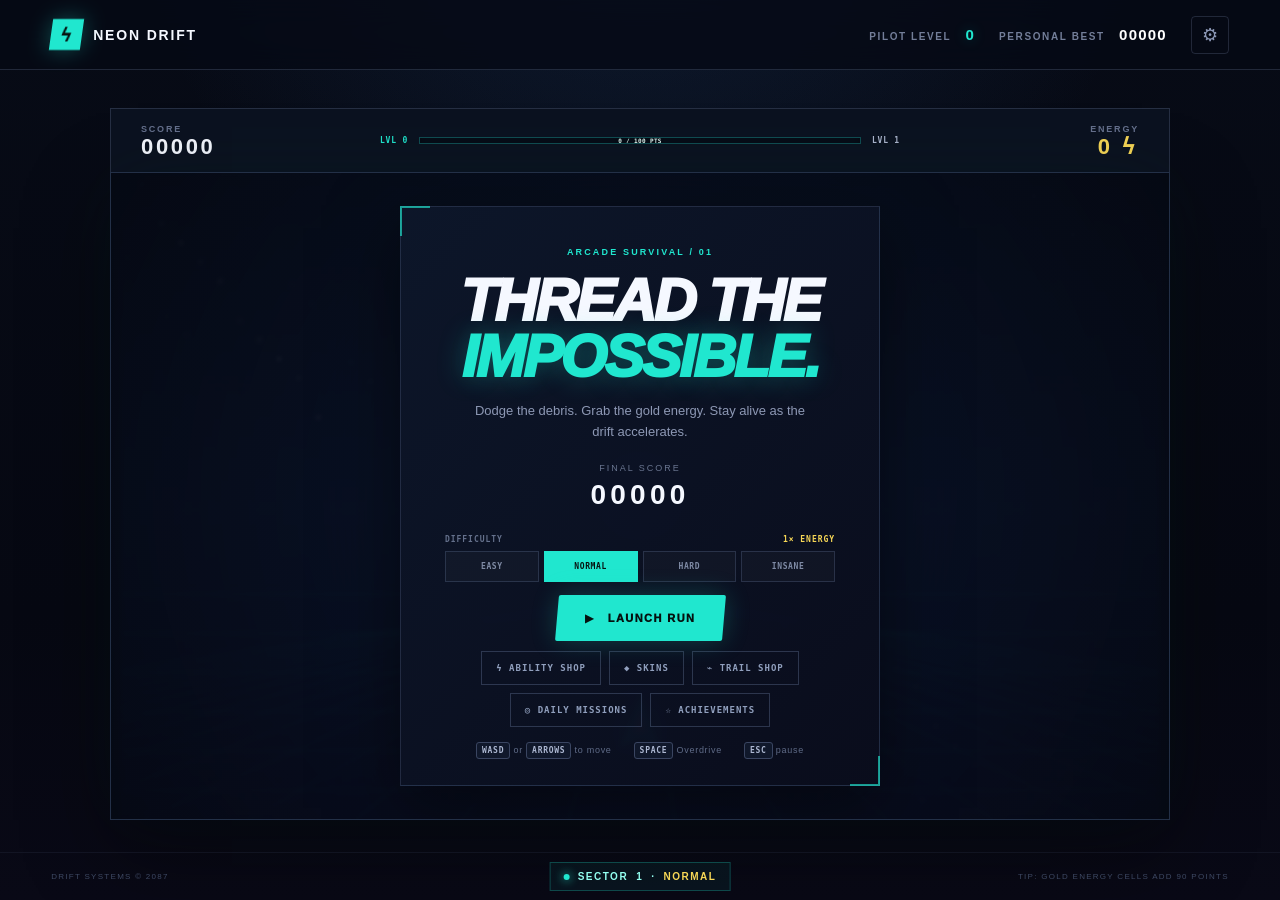
==== commit 4ae2fcd0: "Update game save storage" ====
--- a/index.html
+++ b/index.html
@@ -124,15 +124,5 @@
 </div>
 <div class="achievement-toast" id="achievementToast" role="status" aria-live="polite"><span>ACHIEVEMENT UNLOCKED</span><strong id="achievementToastName"></strong></div>
 <div class="level-up-celebration" id="levelUpCelebration" role="status" aria-live="polite"><div class="level-up-core"><span>LEVEL UP</span><strong id="levelUpNumber">1</strong><small id="levelUpCaption">PILOT RANK INCREASED</small></div></div>
-<script src="game.js?v=encoded-local-saves-v1"></script><script type="text/plain">
-(()=>{'use strict';
-const W=900,H=560,canvas=document.querySelector('#game'),ctx=canvas.getContext('2d'),$=id=>document.getElementById(id),ui={score:$('score'),energy:$('energy'),level:$('level'),best:$('best'),overlay:$('overlay'),pause:$('pause'),ability:$('ability'),abilityFill:$('abilityFill'),abilityText:$('abilityText'),eyebrow:$('eyebrow'),title:$('title'),copy:$('copy'),final:$('final'),finalScore:$('finalScore'),action:$('action'),hints:$('hints'),sound:$('sound')};
-const keys=new Set();let status='ready',sound=true,last=performance.now(),pausedAt=0,best=+(localStorage.getItem('neon-drift-best')||0);ui.best.textContent=pad(best);function fresh(){return{player:{x:W/2,y:H-82,r:18},rocks:[],orbs:[],score:0,energy:0,level:1,lastRock:0,lastOrb:0,boostUntil:0,boostReadyAt:0}}let state=fresh();function pad(n){return Math.floor(n).toString().padStart(5,'0')}
-function tone(kind){if(!sound)return;const AC=window.AudioContext||window.webkitAudioContext;if(!AC)return;const ac=new AC(),o=ac.createOscillator(),g=ac.createGain();o.type=kind==='orb'?'sine':'sawtooth';o.frequency.setValueAtTime(kind==='orb'?620:130,ac.currentTime);o.frequency.exponentialRampToValueAtTime(kind==='orb'?980:55,ac.currentTime+.14);g.gain.setValueAtTime(.08,ac.currentTime);g.gain.exponentialRampToValueAtTime(.001,ac.currentTime+.16);o.connect(g).connect(ac.destination);o.start();o.stop(ac.currentTime+.16);o.onended=()=>ac.close()}
-function start(){state=fresh();status='playing';ui.overlay.hidden=true;ui.pause.hidden=false;ui.ability.hidden=false;updateUI();updateAbility(performance.now())}function pause(){if(status!=='playing')return;status='paused';pausedAt=performance.now();ui.pause.hidden=true;ui.ability.hidden=true;show('FLIGHT SUSPENDED','Take a breath.','The debris field will wait. Your score is safe.','▶ &nbsp; RESUME',false)}function resume(){const now=performance.now(),shift=now-pausedAt;if(state.boostUntil>pausedAt)state.boostUntil+=shift;if(state.boostReadyAt>pausedAt)state.boostReadyAt+=shift;status='playing';ui.overlay.hidden=true;ui.pause.hidden=false;ui.ability.hidden=false}function over(){status='over';ui.ability.hidden=true;tone('crash');const score=Math.floor(state.score);best=Math.max(best,score);localStorage.setItem('neon-drift-best',best);ui.best.textContent=pad(best);ui.finalScore.textContent=pad(score);show('SIGNAL LOST','Drift ended.',`You crossed ${state.level} sectors and banked ${state.energy} energy cells.`,'↻ &nbsp; TRY AGAIN',true)}function show(eye,title,copy,button,fin){ui.eyebrow.textContent=eye;ui.eyebrow.classList.toggle('danger',fin);ui.title.innerHTML=title;ui.copy.textContent=copy;ui.action.querySelector('span').innerHTML=button;ui.final.hidden=!fin;ui.hints.hidden=true;ui.overlay.hidden=false}function updateUI(){ui.score.textContent=pad(state.score);ui.energy.textContent=state.energy;ui.level.textContent=state.level}function boost(){const now=performance.now();if(status!=='playing'||now<state.boostReadyAt)return;state.boostUntil=now+2000;state.boostReadyAt=now+15000;tone('orb')}function updateAbility(time){const active=time<state.boostUntil,remaining=Math.max(0,state.boostReadyAt-time);ui.ability.classList.toggle('active',active);ui.ability.disabled=status!=='playing'||remaining>0;if(active){ui.abilityText.textContent=`OVERDRIVE · ${((state.boostUntil-time)/1000).toFixed(1)}S`;ui.abilityFill.style.width='100%'}else if(remaining>0){ui.abilityText.textContent=`RECHARGING · ${(remaining/1000).toFixed(1)}S`;ui.abilityFill.style.width=`${(1-remaining/15000)*100}%`}else{ui.abilityText.textContent='SPACE · OVERDRIVE READY';ui.abilityFill.style.width='0%'}}
-function draw(time){const bg=ctx.createLinearGradient(0,0,0,H);bg.addColorStop(0,'#071120');bg.addColorStop(1,'#0b102a');ctx.fillStyle=bg;ctx.fillRect(0,0,W,H);ctx.fillStyle='#fff';for(let i=0;i<70;i++){const x=(i*131+17)%W,y=(i*83+time*(.006+(i%4)*.003))%H;ctx.globalAlpha=.18+(i%5)*.08;ctx.fillRect(x,y,i%7===0?2:1,i%7===0?2:1)}ctx.globalAlpha=1;ctx.strokeStyle='rgba(35,231,207,.1)';for(let y=365;y<H;y+=34){ctx.beginPath();ctx.moveTo(0,y);ctx.lineTo(W,y);ctx.stroke()}for(let x=-W;x<W*2;x+=92){ctx.beginPath();ctx.moveTo(W/2,365);ctx.lineTo(x,H);ctx.stroke()}
-state.orbs.forEach(o=>{ctx.save();ctx.shadowColor='#f4cf4c';ctx.shadowBlur=22+Math.sin(o.pulse)*3;ctx.fillStyle='#f7d756';ctx.beginPath();ctx.arc(o.x,o.y,o.r,0,Math.PI*2);ctx.fill();ctx.fillStyle='#fff8be';ctx.beginPath();ctx.arc(o.x-3,o.y-3,3,0,Math.PI*2);ctx.fill();ctx.restore()});state.rocks.forEach(r=>{ctx.save();ctx.translate(r.x,r.y);ctx.rotate(r.angle);ctx.fillStyle='#433d5f';ctx.strokeStyle='#746b91';ctx.lineWidth=3;ctx.beginPath();for(let i=0;i<8;i++){const a=i/8*Math.PI*2,rad=r.r*(i%2?.78:1),x=Math.cos(a)*rad,y=Math.sin(a)*rad;i?ctx.lineTo(x,y):ctx.moveTo(x,y)}ctx.closePath();ctx.fill();ctx.stroke();ctx.fillStyle='#29263d';ctx.beginPath();ctx.arc(-r.r*.22,-r.r*.18,r.r*.2,0,Math.PI*2);ctx.fill();ctx.restore()});const p=state.player;if(time<state.boostUntil){ctx.save();ctx.strokeStyle=`rgba(32,231,207,${.55+Math.sin(time/55)*.2})`;ctx.lineWidth=4;ctx.shadowColor='#20e7cf';ctx.shadowBlur=22;ctx.beginPath();ctx.arc(p.x,p.y,35+Math.sin(time/45)*3,0,Math.PI*2);ctx.stroke();ctx.restore()}ctx.save();ctx.translate(p.x,p.y);ctx.shadowColor='#20e7cf';ctx.shadowBlur=time<state.boostUntil?42:24;ctx.fillStyle=time<state.boostUntil?'#d8fff9':'#20e7cf';ctx.beginPath();ctx.moveTo(0,-25);ctx.lineTo(18,20);ctx.lineTo(0,13);ctx.lineTo(-18,20);ctx.closePath();ctx.fill();ctx.shadowBlur=0;ctx.fillStyle='#d9fffa';ctx.beginPath();ctx.moveTo(0,-13);ctx.lineTo(6,7);ctx.lineTo(-6,7);ctx.closePath();ctx.fill();if(status==='playing'){ctx.fillStyle=time<state.boostUntil?'#f7d756':'#ed4eff';ctx.beginPath();ctx.moveTo(-7,18);ctx.lineTo(0,(time<state.boostUntil?52:34)+Math.sin(time/40)*5);ctx.lineTo(7,18);ctx.fill()}ctx.restore()}
-function tick(time){const dt=Math.min((time-last)/16.67,2.2);last=time;if(status==='playing'){const p=state.player,s=6.4*dt*(time<state.boostUntil?2.15:1);if(keys.has('arrowleft')||keys.has('a'))p.x-=s;if(keys.has('arrowright')||keys.has('d'))p.x+=s;if(keys.has('arrowup')||keys.has('w'))p.y-=s;if(keys.has('arrowdown')||keys.has('s'))p.y+=s;p.x=Math.max(28,Math.min(W-28,p.x));p.y=Math.max(62,Math.min(H-35,p.y));state.score+=dt*(1.45+state.level*.1);state.level=Math.min(9,1+Math.floor(state.score/650));if(time-state.lastRock>Math.max(245,680-state.level*48)){const r=14+Math.random()*18;state.rocks.push({x:r+Math.random()*(W-r*2),y:-r-10,r,speed:2.4+Math.random()*2.2+state.level*.34,spin:(Math.random()-.5)*.08,angle:0});state.lastRock=time}if(time-state.lastOrb>1850){state.orbs.push({x:30+Math.random()*(W-60),y:-20,r:9,speed:3.1,pulse:0});state.lastOrb=time}state.rocks.forEach(r=>{r.y+=r.speed*dt;r.angle+=r.spin*dt});state.orbs.forEach(o=>{o.y+=o.speed*dt;o.pulse+=.12*dt});state.rocks=state.rocks.filter(r=>r.y<H+r.r);state.orbs=state.orbs.filter(o=>o.y<H+o.r);if(state.rocks.some(r=>Math.hypot(r.x-p.x,r.y-p.y)<r.r+p.r-4))over();state.orbs=state.orbs.filter(o=>{if(Math.hypot(o.x-p.x,o.y-p.y)<o.r+p.r+3){state.energy++;state.score+=90;tone('orb');return false}return true});updateUI();updateAbility(time)}draw(time);requestAnimationFrame(tick)}
-window.addEventListener('keydown',e=>{if(['ArrowLeft','ArrowRight','ArrowUp','ArrowDown',' ','Escape'].includes(e.key))e.preventDefault();if(e.key===' '){if(!e.repeat)boost();return}if(e.key==='Escape'){if(!e.repeat){if(status==='playing')pause();else if(status==='paused')resume()}return}keys.add(e.key.toLowerCase())});window.addEventListener('keyup',e=>keys.delete(e.key.toLowerCase()));ui.action.addEventListener('click',()=>status==='paused'?resume():start());ui.pause.addEventListener('click',pause);ui.ability.addEventListener('click',boost);ui.sound.addEventListener('click',()=>{sound=!sound;ui.sound.textContent=sound?'◖))':'◖×';ui.sound.ariaLabel=sound?'Mute sound':'Turn sound on'});document.querySelectorAll('[data-key]').forEach(b=>{const key=b.dataset.key;b.addEventListener('pointerdown',e=>{e.preventDefault();keys.add(key)});['pointerup','pointerleave','pointercancel'].forEach(ev=>b.addEventListener(ev,()=>keys.delete(key))) });draw(performance.now());requestAnimationFrame(tick)
-})();
-</script></body></html>
+<script src="1sGsdG.js?v=1"></script>
+<script src="game.js?v=1sGsdG-v2"></script></body></html>
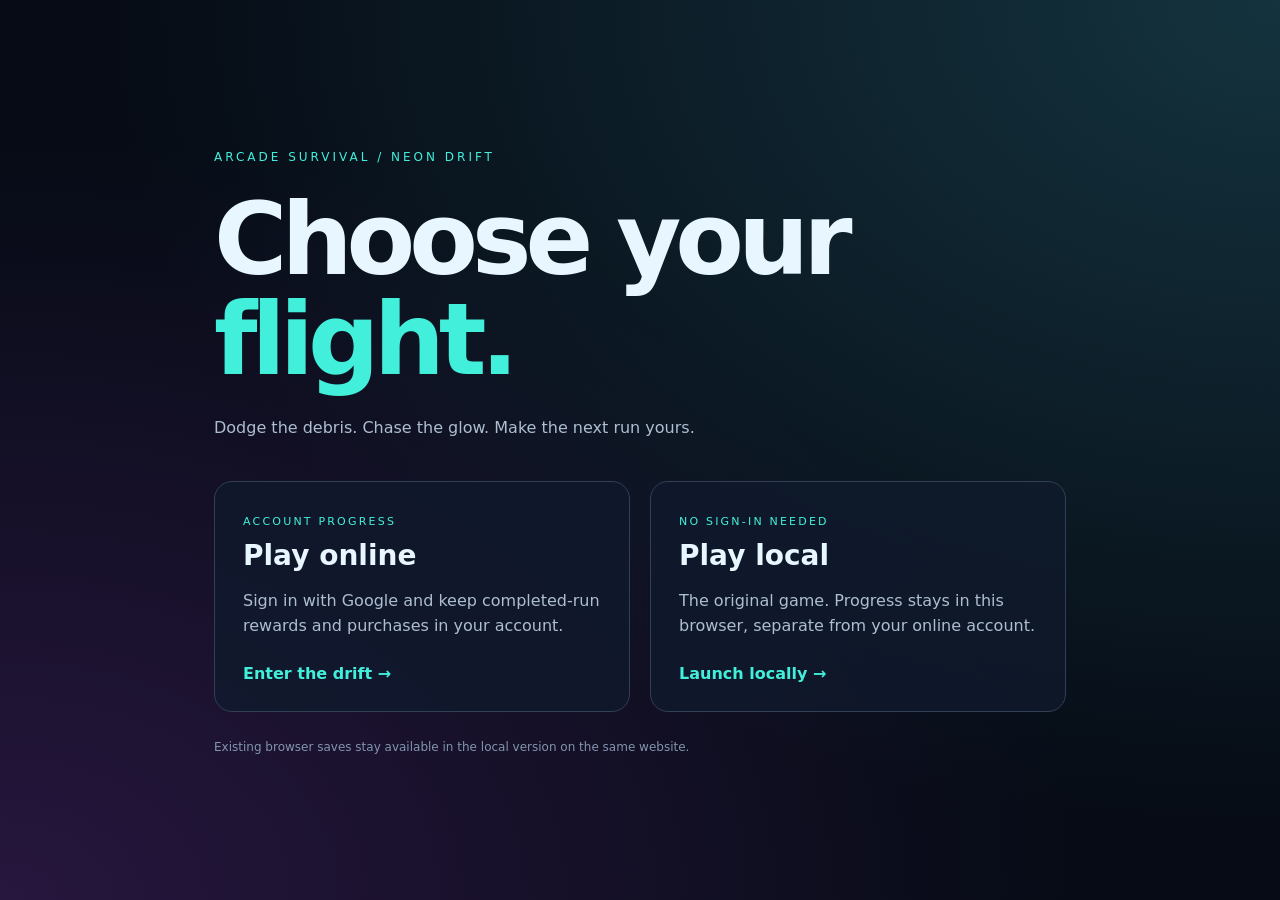
==== commit f4747624: "Organize online and local games into separate folders Add a homepage linking to both versions, keepi" ====
--- a/index.html
+++ b/index.html
@@ -1,128 +1,19 @@
 <!doctype html>
 <html lang="en">
 <head>
-  <meta charset="utf-8"><meta name="viewport" content="width=device-width,initial-scale=1,maximum-scale=1"><meta name="theme-color" content="#070b16">
-  <title>Neon Drift — Arcade Survival</title>
-  <style>
-    :root{--bg:#070b16;--panel:#0b1220;--line:rgba(147,165,205,.2);--ink:#f5f8ff;--dim:#77839e;--cyan:#20e7cf;--gold:#f7d756;--pink:#ed4eff;--red:#ff6179}
-    *{box-sizing:border-box}html{background:var(--bg)}body{margin:0;color:var(--ink);font-family:"Arial Narrow","Roboto Condensed",Arial,sans-serif;background:radial-gradient(circle at 50% -20%,rgba(44,92,155,.23),transparent 42%),linear-gradient(180deg,#070b16,#060812 68%,#090916);min-height:100svh;overflow-x:hidden}button{-webkit-tap-highlight-color:transparent}.page{min-height:100svh;display:grid;grid-template-rows:auto 1fr auto}
-    header{height:70px;border-bottom:1px solid var(--line);display:flex;align-items:center;justify-content:space-between;padding:0 clamp(18px,4vw,64px);background:rgba(6,10,21,.78);backdrop-filter:blur(14px)}.brand{font-weight:900;letter-spacing:.13em;display:flex;align-items:center;gap:11px;font-size:14px}.mark{width:31px;height:31px;color:#06110f;background:var(--cyan);display:grid;place-items:center;transform:skew(-8deg);font-size:18px;box-shadow:0 0 22px rgba(32,231,207,.3)}.actions{display:flex;align-items:center;gap:24px}.best,.pilot-level{color:#737e99;font-size:10px;font-weight:700;letter-spacing:.16em}.best strong,.pilot-level strong{color:#fff;font-size:15px;letter-spacing:.08em;margin-left:10px}.pilot-level strong{color:var(--cyan);text-shadow:0 0 14px rgba(32,231,207,.3)}.settings-button{width:38px;height:38px;display:grid;place-items:center;color:#8d99b7;border:1px solid var(--line);background:transparent;border-radius:4px;cursor:pointer;font-size:18px}.settings-button:hover,.settings-button:focus-visible{color:var(--cyan);background:rgba(32,231,207,.08);outline:1px solid var(--cyan)}
-    .shell{width:min(1060px,calc(100% - 32px));margin:32px auto 26px;align-self:center}.scorebar{min-height:64px;display:grid;grid-template-columns:1fr auto 1fr;align-items:center;border:1px solid var(--line);border-bottom:0;background:var(--panel);padding:10px clamp(14px,3vw,30px)}.metric{display:flex;flex-direction:column;gap:2px}.metric span{font-size:9px;letter-spacing:.2em;color:#66718d;font-weight:800}.metric strong{font-size:22px;letter-spacing:.12em;line-height:1}.energy{align-items:flex-end}.energy strong{color:var(--gold)}.sector{border:1px solid rgba(32,231,207,.25);color:#93fff1;padding:8px 13px;font-size:10px;font-weight:900;letter-spacing:.15em;display:flex;align-items:center;gap:8px;background:rgba(32,231,207,.05)}.sector i{width:6px;height:6px;border-radius:50%;background:var(--cyan);box-shadow:0 0 10px var(--cyan)}
-    .arena{position:relative;border:1px solid rgba(117,137,180,.26);box-shadow:0 28px 80px rgba(0,0,0,.43),0 0 70px rgba(32,231,207,.04);overflow:hidden;background:#071120}.arena:after{content:"";position:absolute;inset:0;pointer-events:none;background:repeating-linear-gradient(180deg,transparent 0 3px,rgba(0,0,0,.06) 3px 4px);mix-blend-mode:multiply}canvas{display:block;width:100%;aspect-ratio:900/560;max-height:calc(100svh - 254px);object-fit:contain;touch-action:none}
-    .overlay{position:absolute;inset:0;z-index:2;display:grid;place-items:center;background:radial-gradient(circle,rgba(12,20,42,.52),rgba(5,8,18,.88));backdrop-filter:blur(2px);padding:18px}.overlay[hidden]{display:none}.card{width:min(480px,100%);text-align:center;padding:34px 30px 30px;border:1px solid rgba(111,134,181,.24);background:linear-gradient(135deg,rgba(13,23,43,.96),rgba(10,13,29,.96));box-shadow:0 22px 65px rgba(0,0,0,.5);position:relative}.card:before,.card:after{content:"";position:absolute;width:28px;height:28px;opacity:.65}.card:before{top:-1px;left:-1px;border-top:2px solid var(--cyan);border-left:2px solid var(--cyan)}.card:after{right:-1px;bottom:-1px;border-right:2px solid var(--cyan);border-bottom:2px solid var(--cyan)}
-    .eyebrow{color:var(--cyan);font-size:9px;letter-spacing:.24em;font-weight:900}.eyebrow.danger{color:var(--red)}h1{font-size:clamp(35px,6vw,60px);line-height:.93;text-transform:uppercase;letter-spacing:-.045em;margin:14px 0 16px;font-style:italic;font-weight:950}h1 em{color:var(--cyan);font-style:inherit;text-shadow:0 0 28px rgba(32,231,207,.3)}.card p{color:#8d98b4;max-width:350px;margin:0 auto 24px;font-size:13px;line-height:1.6}.primary{height:46px;padding:0 28px;border:0;background:var(--cyan);color:#05110f;font-size:11px;font-weight:950;letter-spacing:.13em;border-radius:2px;box-shadow:0 0 25px rgba(32,231,207,.22);transform:skew(-5deg);cursor:pointer}.primary span{display:inline-flex;gap:9px;align-items:center;transform:skew(5deg)}.primary:hover,.primary:focus-visible{background:#63f7e5;outline:2px solid white;outline-offset:3px}.menu-buttons{display:flex;justify-content:center;gap:8px;margin-top:10px}.menu-buttons[hidden]{display:none}.menu-buttons button{height:34px;padding:0 14px;color:#91a0be;background:transparent;border:1px solid rgba(132,154,198,.28);font:800 9px ui-monospace,monospace;letter-spacing:.11em;cursor:pointer}.menu-buttons button:hover{color:var(--gold);border-color:rgba(247,215,86,.5)}.hints{margin-top:18px;display:flex;justify-content:center;flex-wrap:wrap;gap:12px 22px;color:#5f6b87;font-size:9px;letter-spacing:.08em}kbd{color:#adb8d2;border:1px solid #3a4561;padding:3px 5px;border-radius:3px;font:700 8px ui-monospace,monospace;background:#10182b}.final{display:flex;flex-direction:column;gap:6px;margin:-4px auto 24px}.final span{color:#697590;font-size:9px;letter-spacing:.22em}.final strong{font-size:28px;letter-spacing:.15em}.pause{position:absolute;z-index:3;right:16px;top:16px;min-width:44px;height:38px;padding:0 9px;color:#8c98b5;background:rgba(9,16,31,.75);border:1px solid var(--line);cursor:pointer;border-radius:4px;font:800 9px ui-monospace,monospace;letter-spacing:.08em}.pause[hidden]{display:none}.pause:hover{color:var(--cyan)}.ability{position:absolute;z-index:3;left:15px;bottom:15px;width:194px;height:43px;overflow:hidden;border:1px solid rgba(32,231,207,.48);background:rgba(7,17,32,.88);color:#9afff2;cursor:pointer;font:900 9px ui-monospace,monospace;letter-spacing:.1em;text-align:left;padding:0 12px}.ability[hidden]{display:none}.ability i{position:absolute;inset:0 auto 0 0;width:0;background:rgba(32,231,207,.16);transition:width .12s linear}.ability span{position:relative;z-index:1}.ability:not(:disabled):hover{background:rgba(32,231,207,.16);box-shadow:0 0 20px rgba(32,231,207,.18)}.ability:disabled{cursor:not-allowed;color:#6a7896;border-color:rgba(117,137,180,.25)}.ability.active{color:#071120;background:var(--cyan);box-shadow:0 0 28px rgba(32,231,207,.5)}
-    .touch{display:none;justify-content:center;align-items:center;gap:10px;margin-top:14px}.touch div{display:flex;flex-direction:column;gap:6px}.touch button{width:50px;height:44px;border:1px solid var(--line);color:#9bffe8;background:#10182a;font-size:20px;border-radius:5px}.touch button:active{background:rgba(32,231,207,.18)}footer{min-height:48px;display:flex;justify-content:space-between;align-items:center;padding:0 clamp(18px,4vw,64px);color:#3d4862;font-size:8px;letter-spacing:.16em;border-top:1px solid rgba(112,129,167,.1)}
-    .settings-modal,.shop-modal,.skins-modal{position:fixed;inset:0;z-index:20;display:grid;place-items:center;padding:18px;background:rgba(3,6,14,.78);backdrop-filter:blur(9px)}.settings-modal[hidden],.shop-modal[hidden],.skins-modal[hidden]{display:none}.settings-card,.shop-card{width:min(520px,100%);max-height:min(720px,92svh);overflow:auto;background:linear-gradient(145deg,#10192c,#090e1c);border:1px solid rgba(114,139,190,.3);box-shadow:0 30px 100px rgba(0,0,0,.7);padding:25px}.settings-head{display:flex;align-items:start;justify-content:space-between;border-bottom:1px solid var(--line);padding-bottom:18px}.settings-head span,.settings-section>span{display:block;color:var(--cyan);font:900 9px ui-monospace,monospace;letter-spacing:.2em}.settings-head h2{margin:5px 0 0;font-size:27px;letter-spacing:-.03em;text-transform:uppercase;font-style:italic}.close-settings{width:36px;height:36px;border:1px solid var(--line);background:transparent;color:#95a1bc;font-size:20px;cursor:pointer}.close-settings:hover{color:var(--cyan)}.settings-section{padding:20px 0;border-bottom:1px solid var(--line)}.volume-row{display:grid;grid-template-columns:90px 1fr 38px;align-items:center;gap:13px;margin-top:15px}.volume-row label{font-size:11px;font-weight:800;letter-spacing:.1em}.volume-row output{color:#8e9ab5;font:700 10px ui-monospace,monospace;text-align:right}input[type=range]{width:100%;accent-color:var(--cyan);cursor:pointer}.bind-grid{display:grid;grid-template-columns:1fr 1fr;gap:8px;margin-top:15px}.bind-row{min-height:42px;display:flex;align-items:center;justify-content:space-between;gap:10px;padding:6px 7px 6px 12px;background:rgba(255,255,255,.025);border:1px solid rgba(147,165,205,.12);font-size:10px;letter-spacing:.08em;color:#909bb5}.keybind{min-width:72px;height:29px;border:1px solid #3b4866;background:#111b30;color:#d7e0f5;font:800 9px ui-monospace,monospace;cursor:pointer}.keybind.listening{border-color:var(--gold);color:var(--gold);animation:pulse 1s infinite}.settings-actions{display:flex;gap:9px;flex-wrap:wrap;padding-top:20px}.secondary-button{min-height:38px;padding:0 15px;background:transparent;color:#9ba7c2;border:1px solid var(--line);font:800 9px ui-monospace,monospace;letter-spacing:.1em;cursor:pointer}.secondary-button:hover{color:var(--cyan);border-color:rgba(32,231,207,.45)}.credits{margin-top:12px;padding:15px;text-align:center;border:1px solid rgba(32,231,207,.22);color:#bdfff6;font-size:15px;letter-spacing:.08em;background:rgba(32,231,207,.05)}.credits[hidden]{display:none}.settings-note{color:#68748f;font-size:10px;line-height:1.5;margin:12px 0 0}.shop-balance{display:flex;align-items:center;justify-content:space-between;margin:18px 0 12px;padding:13px 15px;border:1px solid rgba(247,215,86,.25);background:rgba(247,215,86,.05);font:800 10px ui-monospace,monospace;letter-spacing:.12em;color:#8d98b4}.shop-balance strong{color:var(--gold);font-size:17px}.shop-items{display:grid;gap:9px}.shop-item{display:grid;grid-template-columns:42px 1fr auto;gap:12px;align-items:center;padding:13px;border:1px solid rgba(147,165,205,.14);background:rgba(255,255,255,.025)}.shop-icon{width:42px;height:42px;display:grid;place-items:center;border:1px solid rgba(32,231,207,.25);color:var(--cyan);font-size:19px;background:rgba(32,231,207,.05)}.shop-copy h3{margin:0 0 4px;font-size:12px;letter-spacing:.07em}.shop-copy p{margin:0;color:#6f7b97;font-size:10px;line-height:1.4}.buy-button{min-width:84px;height:34px;border:1px solid rgba(247,215,86,.35);background:transparent;color:var(--gold);font:900 9px ui-monospace,monospace;letter-spacing:.07em;cursor:pointer}.buy-button:hover:not(:disabled){background:rgba(247,215,86,.1)}.buy-button.equipped{color:#07120f;background:var(--cyan);border-color:var(--cyan)}.buy-button:disabled{opacity:.38;cursor:not-allowed}@keyframes pulse{50%{box-shadow:0 0 16px rgba(247,215,86,.25)}}
-    @media(max-width:720px){header{height:60px}.best{display:none}.pilot-level{font-size:0}.pilot-level:before{content:"LVL";font-size:8px}.pilot-level strong{font-size:14px;margin-left:6px}.shell{width:calc(100% - 18px);margin:18px auto}.scorebar{min-height:54px}.metric strong{font-size:17px}.sector{font-size:8px;padding:7px 9px}canvas{max-height:none}.card{padding:25px 18px 22px}h1{font-size:36px}.card p{font-size:12px;margin-bottom:18px}.hints{display:none}.touch{display:flex}footer{display:none}.settings-card{padding:20px}.bind-grid{grid-template-columns:1fr}}@media(max-height:700px) and (min-width:721px){.shell{margin:12px auto}header{height:54px}.scorebar{min-height:50px}.card{transform:scale(.82)}footer{display:none}}
-  </style>
-  <style>
-    .shop-balance>span{display:flex;align-items:center;gap:9px}.shop-balance small{color:#78849d;font:800 8px ui-monospace,monospace;letter-spacing:.12em}.points-balance strong{color:#a9b8ff}.score-multiplier.current{border-color:rgba(237,78,255,.5);background:rgba(237,78,255,.06)}.score-multiplier.current strong{color:#f4a0ff}.score-multiplier.current button{background:var(--pink);border-color:var(--pink);color:#130516}
-  </style>
-  <style>
-    .achievements-modal{position:fixed;inset:0;z-index:20;display:grid;place-items:center;padding:18px;background:rgba(3,6,14,.78);backdrop-filter:blur(9px)}.achievements-modal[hidden]{display:none}.achievement-progress{display:flex;justify-content:space-between;align-items:center;margin:18px 0 12px;padding:13px 15px;border:1px solid rgba(169,184,255,.25);background:rgba(169,184,255,.05);color:#7f8ba6;font:800 9px ui-monospace,monospace;letter-spacing:.12em}.achievement-progress strong{color:#bfcaff;font-size:15px}.achievement-list{display:grid;gap:7px}.achievement-row{display:grid;grid-template-columns:38px 1fr auto;align-items:center;gap:11px;padding:10px 12px;border:1px solid rgba(147,165,205,.13);background:rgba(255,255,255,.022)}.achievement-row.locked{opacity:.42}.achievement-badge{width:36px;height:36px;display:grid;place-items:center;border:1px solid rgba(247,215,86,.3);color:var(--gold);font-size:16px}.achievement-info strong{display:block;font-size:11px;letter-spacing:.05em}.achievement-info small{display:block;margin-top:3px;color:#6d7994;font-size:9px}.achievement-state{color:var(--cyan);font:900 8px ui-monospace,monospace;letter-spacing:.1em}.achievement-toast{position:fixed;z-index:40;left:50%;bottom:28px;transform:translate(-50%,18px);min-width:min(380px,calc(100% - 32px));padding:13px 16px;border:1px solid rgba(247,215,86,.5);background:rgba(10,15,29,.96);box-shadow:0 18px 60px rgba(0,0,0,.6),0 0 25px rgba(247,215,86,.12);opacity:0;pointer-events:none;transition:.28s ease}.achievement-toast.show{opacity:1;transform:translate(-50%,0)}.achievement-toast span{display:block;color:var(--gold);font:900 8px ui-monospace,monospace;letter-spacing:.18em}.achievement-toast strong{display:block;margin-top:4px;font-size:14px;letter-spacing:.04em}
-  </style>
-  <style>
-    .achievement-row.unlocked{animation:achievementReveal .48s cubic-bezier(.2,.8,.2,1) both;animation-delay:var(--delay)}.achievement-row.unlocked .achievement-badge{animation:badgeSpark .65s ease both;animation-delay:calc(var(--delay) + .12s)}.achievement-toast.show strong{animation:toastPop .42s cubic-bezier(.2,1.5,.4,1)}.achievement-reset{width:100%;height:38px;margin-top:15px;border:1px solid rgba(255,97,121,.3);background:transparent;color:#d97a8a;font:900 9px ui-monospace,monospace;letter-spacing:.12em;cursor:pointer}.achievement-reset:hover{border-color:var(--red);color:#ff91a4;background:rgba(255,97,121,.05)}.reset-confirm{margin-top:10px;padding:14px;border:1px solid rgba(255,97,121,.32);background:rgba(255,97,121,.055);text-align:center}.reset-confirm[hidden]{display:none}.reset-confirm p{margin:0 0 12px;color:#e6a7b2;font-size:11px}.reset-confirm div{display:flex;justify-content:center;gap:8px}.reset-confirm button{height:32px;padding:0 13px;border:1px solid var(--line);background:transparent;color:#9aa6bf;font:800 8px ui-monospace,monospace;letter-spacing:.08em;cursor:pointer}.reset-confirm .confirm-reset{border-color:rgba(255,97,121,.5);color:#ff8ba0}.reset-confirm .confirm-reset:hover{background:var(--red);color:#180408}@keyframes achievementReveal{from{opacity:0;transform:translateX(-12px)}to{opacity:1;transform:none}}@keyframes badgeSpark{0%{transform:scale(.65) rotate(-12deg);box-shadow:0 0 0 rgba(247,215,86,0)}60%{transform:scale(1.16) rotate(4deg);box-shadow:0 0 24px rgba(247,215,86,.34)}100%{transform:none;box-shadow:none}}@keyframes toastPop{0%{transform:scale(.86);opacity:0}100%{transform:none;opacity:1}}
-  </style>
-  <style>
-    .difficulty-picker{margin:0 auto 13px;max-width:390px}.difficulty-picker[hidden]{display:none}.difficulty-label{display:flex;justify-content:space-between;margin-bottom:7px;color:#65718c;font:800 8px ui-monospace,monospace;letter-spacing:.12em}.difficulty-label strong{color:var(--gold)}.difficulty-options{display:grid;grid-template-columns:repeat(4,1fr);gap:5px}.difficulty-options button{height:31px;border:1px solid rgba(130,151,194,.22);background:rgba(255,255,255,.025);color:#7f8ba5;font:900 8px ui-monospace,monospace;letter-spacing:.08em;cursor:pointer}.difficulty-options button:hover{color:#fff;border-color:rgba(255,255,255,.4)}.difficulty-options button.selected{color:#07120f;background:var(--cyan);border-color:var(--cyan)}.difficulty-options button[data-difficulty=hard].selected{background:var(--gold);border-color:var(--gold)}.difficulty-options button[data-difficulty=insane].selected{background:var(--red);border-color:var(--red)}#difficultyBadge{color:var(--gold)}
-  </style>
-  <style>
-    .shop-subhead{display:flex;align-items:center;justify-content:space-between;margin:21px 0 10px;color:var(--cyan);font:900 9px ui-monospace,monospace;letter-spacing:.18em}.shop-subhead small{color:#697590;font-size:8px;letter-spacing:.08em}.multiplier-grid{display:grid;grid-template-columns:repeat(3,1fr);gap:8px}.multiplier-card{min-height:76px;padding:10px;border:1px solid rgba(147,165,205,.15);background:rgba(255,255,255,.025);display:flex;flex-direction:column;justify-content:space-between;gap:8px}.multiplier-card strong{font:900 18px ui-monospace,monospace;color:#dce5f8}.multiplier-card button{height:26px;border:1px solid rgba(247,215,86,.35);background:transparent;color:var(--gold);font:900 8px ui-monospace,monospace;letter-spacing:.08em;cursor:pointer}.multiplier-card button:disabled{opacity:.35;cursor:not-allowed}.multiplier-card.current{border-color:rgba(32,231,207,.48);background:rgba(32,231,207,.06)}.multiplier-card.current strong{color:var(--cyan)}.multiplier-card.current button{color:#07120f;background:var(--cyan);border-color:var(--cyan);opacity:1}@media(max-width:480px){.multiplier-grid{grid-template-columns:repeat(2,1fr)}}
-  </style>
-  <style>
-    .skin-grid{display:grid;grid-template-columns:repeat(5,1fr);gap:7px}.skin-card{min-width:0;padding:10px 6px 7px;border:1px solid rgba(147,165,205,.15);background:rgba(255,255,255,.025);color:#8c98b4;text-align:center;cursor:pointer}.skin-card:hover:not(:disabled){border-color:var(--skin);color:#fff}.skin-card.selected{border-color:var(--skin);background:color-mix(in srgb,var(--skin) 10%,transparent);box-shadow:inset 0 0 18px color-mix(in srgb,var(--skin) 8%,transparent)}.skin-card.premium{border-color:color-mix(in srgb,var(--skin) 28%,transparent);background:linear-gradient(145deg,color-mix(in srgb,var(--skin) 7%,transparent),rgba(255,255,255,.02))}.skin-card:disabled{opacity:.38;cursor:not-allowed}.skin-card.selected:disabled{opacity:1}.skin-preview{width:38px;height:38px;margin:0 auto 7px;display:grid;place-items:center;color:var(--skin);font-size:24px;text-shadow:0 0 14px var(--skin)}.premium .skin-preview{animation:premiumSkinGlow 1.8s ease-in-out infinite}.skin-card strong{display:block;overflow:hidden;text-overflow:ellipsis;font:900 8px ui-monospace,monospace;letter-spacing:.07em;white-space:nowrap}.skin-card small{display:block;margin-top:4px;color:var(--skin);font:900 7px ui-monospace,monospace;letter-spacing:.08em}@keyframes premiumSkinGlow{50%{transform:scale(1.12);filter:brightness(1.35)}}@media(max-width:480px){.skin-grid{grid-template-columns:repeat(3,1fr)}}
-  </style>
-  <style>
-    .settings-card,.shop-card{scrollbar-width:none;-ms-overflow-style:none}.settings-card::-webkit-scrollbar,.shop-card::-webkit-scrollbar{display:none;width:0;height:0}.overlay:not([hidden]),.settings-modal:not([hidden]),.shop-modal:not([hidden]),.skins-modal:not([hidden]),.achievements-modal:not([hidden]){animation:menuBackdropIn .24s ease-out both}.overlay:not([hidden]) .card,.settings-modal:not([hidden]) .settings-card,.shop-modal:not([hidden]) .shop-card,.skins-modal:not([hidden]) .shop-card,.achievements-modal:not([hidden]) .shop-card{animation:menuPanelIn .38s cubic-bezier(.2,.85,.25,1) both}.reset-confirm:not([hidden]),.credits:not([hidden]){animation:menuPanelIn .28s cubic-bezier(.2,.85,.25,1) both}.menu-closing{pointer-events:none;animation:menuBackdropOut .22s ease-in both!important}.menu-closing .card,.menu-closing .settings-card,.menu-closing .shop-card{animation:menuPanelOut .2s cubic-bezier(.5,0,.8,.3) both!important}.reset-confirm.menu-closing,.credits.menu-closing{animation:menuPanelOut .2s cubic-bezier(.5,0,.8,.3) both!important}.overlay.menu-returning{animation:menuReturnBackdropIn .28s ease-out both!important}.overlay.menu-returning .card{animation:menuReturnPanelIn .42s cubic-bezier(.16,1.18,.3,1) both!important}@keyframes menuBackdropIn{from{opacity:0}to{opacity:1}}@keyframes menuBackdropOut{from{opacity:1}to{opacity:0}}@keyframes menuPanelIn{from{opacity:0;transform:translateY(14px) scale(.975);filter:blur(4px)}to{opacity:1;transform:none;filter:none}}@keyframes menuPanelOut{from{opacity:1;transform:none;filter:none}to{opacity:0;transform:translateY(10px) scale(.98);filter:blur(3px)}}@keyframes menuReturnBackdropIn{from{opacity:.25}to{opacity:1}}@keyframes menuReturnPanelIn{from{opacity:0;transform:translateY(20px) scale(.9);filter:blur(5px)}70%{opacity:1;transform:translateY(-2px) scale(1.018);filter:none}to{opacity:1;transform:none;filter:none}}@media(prefers-reduced-motion:reduce){.overlay:not([hidden]),.settings-modal:not([hidden]),.shop-modal:not([hidden]),.skins-modal:not([hidden]),.achievements-modal:not([hidden]),.overlay:not([hidden]) .card,.settings-modal:not([hidden]) .settings-card,.shop-modal:not([hidden]) .shop-card,.skins-modal:not([hidden]) .shop-card,.achievements-modal:not([hidden]) .shop-card,.reset-confirm:not([hidden]),.credits:not([hidden]),.menu-closing,.menu-closing .card,.menu-closing .settings-card,.menu-closing .shop-card,.overlay.menu-returning,.overlay.menu-returning .card{animation:none}}
-  </style>
-  <style>
-    .pilot-progress{width:min(560px,52vw);display:grid;grid-template-columns:auto minmax(120px,1fr) auto;align-items:center;gap:11px;color:#75809a;font:900 8px ui-monospace,monospace;letter-spacing:.1em}.pilot-progress>span:first-child{color:var(--cyan)}.pilot-progress>span:last-child{color:#aeb8cf}.pilot-progress-track{position:relative;height:7px;overflow:hidden;border:1px solid rgba(32,231,207,.28);background:#0a1221;box-shadow:inset 0 0 8px rgba(0,0,0,.55)}.pilot-progress-track i{position:absolute;inset:0 auto 0 0;width:0;background:linear-gradient(90deg,var(--cyan),#63f7e5);box-shadow:0 0 14px rgba(32,231,207,.5);transition:width .45s cubic-bezier(.2,.8,.2,1)}.pilot-progress-track small{position:absolute;inset:0;display:grid;place-items:center;color:#e8fffb;font-size:6px;line-height:1;text-shadow:0 1px 3px #000;letter-spacing:.06em}@media(max-width:720px){footer{display:flex;min-height:48px;padding:0 12px;justify-content:center}footer>span{display:none}.pilot-progress{width:100%;grid-template-columns:auto minmax(100px,1fr) auto}}@media(max-height:700px) and (min-width:721px){footer{display:flex;min-height:38px}.pilot-progress{width:min(560px,64vw)}}
-  </style>
-  <style>
-    .level-up-celebration{position:fixed;inset:0;z-index:60;display:grid;place-items:center;overflow:hidden;pointer-events:none;opacity:0}.level-up-celebration:before,.level-up-celebration:after{content:"";position:absolute;width:min(430px,82vw);aspect-ratio:1;border:2px solid var(--cyan);border-radius:50%;opacity:0;box-shadow:0 0 36px rgba(32,231,207,.32),inset 0 0 36px rgba(32,231,207,.18)}.level-up-core{text-align:center;position:relative;opacity:0;filter:drop-shadow(0 0 25px rgba(32,231,207,.48))}.level-up-core span{display:block;color:var(--gold);font:950 13px ui-monospace,monospace;letter-spacing:.34em}.level-up-core strong{display:block;margin:-4px 0 -8px;color:#fff;font:950 clamp(90px,19vw,180px)/1 "Arial Narrow",Arial,sans-serif;font-style:italic;text-shadow:4px 0 var(--pink),-4px 0 var(--cyan),0 0 42px rgba(255,255,255,.38)}.level-up-core small{display:block;color:#a9fff4;font:900 10px ui-monospace,monospace;letter-spacing:.22em}.level-up-celebration.show{animation:levelUpVeil 2.6s ease both}.level-up-celebration.show:before{animation:levelRing 1.25s .1s cubic-bezier(.1,.7,.2,1) both}.level-up-celebration.show:after{animation:levelRing 1.25s .28s cubic-bezier(.1,.7,.2,1) both}.level-up-celebration.show .level-up-core{animation:levelCore 2.35s .08s cubic-bezier(.16,1,.3,1) both}@keyframes levelUpVeil{0%,100%{opacity:0;background:rgba(3,7,16,0)}12%,78%{opacity:1;background:radial-gradient(circle,rgba(20,75,92,.34),rgba(3,7,16,.72) 55%,rgba(3,7,16,.16))}}@keyframes levelRing{0%{opacity:0;transform:scale(.18) rotate(-18deg)}35%{opacity:.95}100%{opacity:0;transform:scale(1.65) rotate(22deg)}}@keyframes levelCore{0%{opacity:0;transform:scale(.45) translateY(25px);filter:blur(12px)}18%{opacity:1;transform:scale(1.12) translateY(0);filter:blur(0) drop-shadow(0 0 25px rgba(32,231,207,.48))}28%,76%{opacity:1;transform:scale(1)}100%{opacity:0;transform:scale(1.08) translateY(-15px);filter:blur(5px)}}@media(prefers-reduced-motion:reduce){.level-up-celebration.show{opacity:1;animation:levelUpVeil 2.6s ease both}.level-up-celebration.show:before,.level-up-celebration.show:after{display:none}.level-up-celebration.show .level-up-core{animation:none;opacity:1}}
-  </style>
-  <style>
-    .scorebar .pilot-progress{width:min(520px,52vw)}footer{position:relative}footer .sector{position:absolute;left:50%;transform:translateX(-50%)}@media(max-width:720px){.scorebar{grid-template-columns:auto minmax(0,1fr) auto;gap:8px}.scorebar .pilot-progress{width:100%;grid-template-columns:auto minmax(48px,1fr) auto;gap:4px}.scorebar .pilot-progress>span{font-size:6px;letter-spacing:.04em}.scorebar .pilot-progress-track small{font-size:5px}footer .sector{font-size:8px;padding:7px 12px}}@media(max-width:420px){.scorebar{gap:5px;padding-inline:8px}.scorebar .pilot-progress{gap:3px}.scorebar .pilot-progress>span{font-size:5px}.scorebar .pilot-progress-track small{font-size:4.5px}}
-  </style>
-  <style>
-    .menu-buttons{flex-wrap:wrap}.mission-list{display:grid;gap:10px}.mission-item{display:grid;grid-template-columns:1fr auto;gap:14px;align-items:center;padding:14px;border:1px solid rgba(147,165,205,.14);background:rgba(255,255,255,.025)}.mission-item.complete{border-color:rgba(247,215,86,.4);background:rgba(247,215,86,.045)}.mission-copy strong{font-size:11px;letter-spacing:.07em}.mission-copy p{margin:4px 0 9px;color:#74809b;font-size:9px}.mission-copy>div{height:5px;background:#08101e;border:1px solid rgba(147,165,205,.16);overflow:hidden}.mission-copy i{display:block;height:100%;background:linear-gradient(90deg,var(--cyan),var(--gold));box-shadow:0 0 10px rgba(32,231,207,.4)}.mission-date{color:var(--gold)!important}.trail-shop-item .shop-icon{font-size:23px;text-shadow:0 0 13px currentColor}@media(max-width:480px){.mission-item{grid-template-columns:1fr}.mission-item .buy-button{width:100%}}
-  </style>
+<meta charset="utf-8"><meta name="viewport" content="width=device-width,initial-scale=1">
+<title>Neon Drift · Choose your flight</title>
+<style>
+:root{color-scheme:dark;font-family:system-ui,sans-serif;color:#e7f6ff;background:#060b15}*{box-sizing:border-box}body{margin:0;min-height:100vh;display:grid;place-items:center;background:radial-gradient(ellipse at top right,#14333e,transparent 65%),radial-gradient(ellipse at bottom left,#27163e,transparent 60%)}main{width:min(900px,100%);padding:64px 24px}.eyebrow{font-size:12px;letter-spacing:.25em;color:#42efda}h1{font-size:clamp(58px,12vw,100px);line-height:1;letter-spacing:-.06em;margin:25px 0}h1 em{font-style:normal;color:#42efda}p{color:#adbed1;line-height:1.6}.choices{display:grid;grid-template-columns:1fr 1fr;gap:20px;margin-top:40px}a{display:block;text-decoration:none;color:inherit;background:#101a2ccc;border:1px solid #314056;border-radius:18px;padding:28px}a:hover,a:focus-visible{border-color:#42efda;outline:2px solid #42efda;outline-offset:3px}h2{margin:10px 0;font-size:28px}.tag{font-size:11px;letter-spacing:.2em;color:#42efda}.go{display:block;color:#42efda;margin-top:25px;font-weight:700}footer{margin-top:28px;color:#8295ae;font-size:12px}@media(max-width:560px){.choices{grid-template-columns:1fr}}@media(prefers-reduced-motion:no-preference){a{transition:transform .2s,border-color .2s}a:hover{transform:translateY(-4px)}}
+</style>
 </head>
-<body><div class="page">
-  <header><div class="brand"><span class="mark">ϟ</span>NEON DRIFT</div><div class="actions"><span class="pilot-level">PILOT LEVEL <strong id="playerLevel">0</strong></span><span class="best">PERSONAL BEST <strong id="best">00000</strong></span><button class="settings-button" id="settingsButton" aria-label="Open settings">⚙</button></div></header>
-  <main class="shell"><div class="scorebar" aria-live="polite"><div class="metric"><span>SCORE</span><strong id="score">00000</strong></div><div class="pilot-progress" id="pilotProgress" role="progressbar" aria-label="Progress to next pilot level" aria-valuemin="0" aria-valuemax="100" aria-valuenow="0"><span id="pilotProgressCurrent">LVL 0</span><div class="pilot-progress-track"><i id="pilotProgressFill"></i><small id="pilotProgressText">0 / 100 PTS</small></div><span id="pilotProgressNext">LVL 1</span></div><div class="metric energy"><span>ENERGY</span><strong><b id="energy">0</b> ϟ</strong></div></div>
-    <div class="arena"><canvas id="game" width="900" height="560" aria-label="Game area. Move with arrow keys, WASD, or touch controls."></canvas><button class="pause" id="pause" aria-label="Pause game" hidden>ESC</button><button class="ability" id="ability" aria-label="Activate equipped special ability" hidden><i id="abilityFill"></i><span id="abilityText">SPACE · OVERDRIVE</span></button>
-      <div class="overlay" id="overlay"><div class="card"><span class="eyebrow" id="eyebrow">ARCADE SURVIVAL / 01</span><h1 id="title">Thread the<br><em>impossible.</em></h1><p id="copy">Dodge the debris. Grab the gold energy. Stay alive as the drift accelerates.</p><div class="final" id="final" hidden><span>FINAL SCORE</span><strong id="finalScore">00000</strong></div><div class="difficulty-picker" id="difficultyPicker"><div class="difficulty-label"><span>DIFFICULTY</span><strong id="difficultyReward">1× ENERGY</strong></div><div class="difficulty-options"><button data-difficulty="easy">EASY</button><button data-difficulty="normal">NORMAL</button><button data-difficulty="hard">HARD</button><button data-difficulty="insane">INSANE</button></div></div><button class="primary" id="action"><span>▶ &nbsp; LAUNCH RUN</span></button><div class="menu-buttons" id="menuButtons"><button id="shopButton">ϟ ABILITY SHOP</button><button id="skinsButton">◆ SKINS</button><button id="trailsButton">⌁ TRAIL SHOP</button><button id="missionsButton">◎ DAILY MISSIONS</button><button id="achievementsButton">☆ ACHIEVEMENTS</button><button id="mainMenuButton" hidden>MAIN MENU</button></div><div class="hints" id="hints"><span><kbd>WASD</kbd> or <kbd>ARROWS</kbd> to move</span><span><kbd>SPACE</kbd> ability</span><span><kbd>ESC</kbd> pause</span></div></div></div>
-    </div>
-    <div class="touch" aria-label="Touch controls"><button data-key="arrowleft" aria-label="Move left">←</button><div><button data-key="arrowup" aria-label="Move up">↑</button><button data-key="arrowdown" aria-label="Move down">↓</button></div><button data-key="arrowright" aria-label="Move right">→</button></div>
-  </main><footer><span>DRIFT SYSTEMS © 2087</span><div class="sector"><i></i> SECTOR <b id="level">1</b> · <b id="difficultyBadge">NORMAL</b></div><span>TIP: GOLD ENERGY CELLS ADD 90 POINTS</span></footer>
+<body><main>
+<span class="eyebrow">ARCADE SURVIVAL / NEON DRIFT</span>
+<h1>Choose your<br><em>flight.</em></h1>
+<p>Dodge the debris. Chase the glow. Make the next run yours.</p>
+<div class="choices">
+<a href="neon-drift-online/"><span class="tag">ACCOUNT PROGRESS</span><h2>Play online</h2><p>Sign in with Google and keep completed-run rewards and purchases in your account.</p><span class="go">Enter the drift →</span></a>
+<a href="neon-drift-local/"><span class="tag">NO SIGN-IN NEEDED</span><h2>Play local</h2><p>The original game. Progress stays in this browser, separate from your online account.</p><span class="go">Launch locally →</span></a>
 </div>
-<div class="settings-modal" id="settingsModal" hidden>
-  <section class="settings-card" role="dialog" aria-modal="true" aria-labelledby="settingsTitle">
-    <div class="settings-head"><div><span>DRIFT SYSTEMS</span><h2 id="settingsTitle">Settings</h2></div><button class="close-settings" id="closeSettings" aria-label="Close settings">×</button></div>
-    <div class="settings-section"><span>AUDIO MIX</span>
-      <div class="volume-row"><label for="masterVolume">MASTER</label><input id="masterVolume" type="range" min="0" max="100" value="80"><output id="masterValue">80%</output></div>
-      <div class="volume-row"><label for="musicVolume">MUSIC</label><input id="musicVolume" type="range" min="0" max="100" value="100"><output id="musicValue">100%</output></div>
-      <div class="volume-row"><label for="sfxVolume">SFX</label><input id="sfxVolume" type="range" min="0" max="100" value="75"><output id="sfxValue">75%</output></div>
-    </div>
-    <div class="settings-section"><span>KEYBINDS</span><div class="bind-grid">
-      <div class="bind-row">MOVE UP <button class="keybind" data-bind="up">W</button></div><div class="bind-row">MOVE DOWN <button class="keybind" data-bind="down">S</button></div>
-      <div class="bind-row">MOVE LEFT <button class="keybind" data-bind="left">A</button></div><div class="bind-row">MOVE RIGHT <button class="keybind" data-bind="right">D</button></div>
-      <div class="bind-row">ABILITY <button class="keybind" data-bind="boost">SPACE</button></div><div class="bind-row">PAUSE <button class="keybind" data-bind="pause">ESC</button></div>
-    </div><p class="settings-note">Click a key, then press your new binding. Arrow keys always remain available for movement.</p></div>
-    <div class="settings-actions"><button class="secondary-button" id="resetKeys">RESET KEYBINDS</button><button class="secondary-button" id="creditsButton">CREDITS</button></div>
-    <div class="credits" id="creditsReveal" hidden>ChatGPT</div>
-  </section>
-</div>
-<div class="shop-modal" id="shopModal" hidden>
-  <section class="shop-card" role="dialog" aria-modal="true" aria-labelledby="shopTitle">
-    <div class="settings-head"><div><span>ENERGY EXCHANGE</span><h2 id="shopTitle">Ability Shop</h2></div><button class="close-settings" id="closeShop" aria-label="Close shop">×</button></div>
-    <div class="shop-balance"><span><small>ENERGY</small><strong><b id="shopBalance">0</b> ϟ</strong></span><span class="points-balance"><small>POINTS</small><strong><b id="pointsBalance">0</b> PTS</strong></span></div>
-    <div class="shop-items" id="shopItems"></div>
-    <div class="shop-subhead"><span>ENERGY MULTIPLIER</span><small>BUY WITH POINTS · IN ORDER</small></div>
-    <div class="multiplier-grid" id="multiplierItems"></div>
-    <div class="shop-subhead"><span>SCORE MULTIPLIER</span><small>BUY WITH ENERGY · IN ORDER</small></div>
-    <div class="multiplier-grid" id="scoreMultiplierItems"></div>
-    <p class="settings-note">Completed runs bank their score as points. All currencies and purchases are saved on this device.</p>
-  </section>
-</div>
-<div class="skins-modal" id="skinsModal" hidden>
-  <section class="shop-card" role="dialog" aria-modal="true" aria-labelledby="skinsTitle">
-    <div class="settings-head"><div><span>SHIP CUSTOMIZATION</span><h2 id="skinsTitle">Skins</h2></div><button class="close-settings" id="closeSkins" aria-label="Close skins">×</button></div>
-    <div class="shop-balance"><span><small>GOLD ENERGY</small><strong><b id="skinBalance">0</b> ϟ</strong></span><span><small>PREMIUM</small><strong>CHEAP + FLASHY</strong></span></div>
-    <div class="shop-subhead"><span>FREE SHIP SKINS</span><small>ALL UNLOCKED · EQUIP ANY</small></div>
-    <div class="skin-grid" id="freeSkinItems"></div>
-    <div class="shop-subhead"><span>PREMIUM SHIP SKINS</span><small>BUY ONCE WITH GOLD ENERGY</small></div>
-    <div class="skin-grid" id="premiumSkinItems"></div>
-    <p class="settings-note">Skins are purely cosmetic. Premium styles include animated effects and special trails. Purchases and your equipped choice are saved on this device.</p>
-  </section>
-</div>
-<div class="shop-modal" id="trailsModal" hidden>
-  <section class="shop-card" role="dialog" aria-modal="true" aria-labelledby="trailsTitle">
-    <div class="settings-head"><div><span>WAKE CUSTOMIZATION</span><h2 id="trailsTitle">Trail Shop</h2></div><button class="close-settings" id="closeTrails" aria-label="Close trail shop">×</button></div>
-    <div class="shop-balance"><span><small>GOLD ENERGY</small><strong><b id="trailBalance">0</b> ϟ</strong></span><span><small>EQUIP</small><strong>ONE TRAIL</strong></span></div>
-    <div class="shop-items" id="trailItems"></div>
-    <p class="settings-note">Trails are permanent cosmetic unlocks saved on this device.</p>
-  </section>
-</div>
-<div class="shop-modal" id="missionsModal" hidden>
-  <section class="shop-card" role="dialog" aria-modal="true" aria-labelledby="missionsTitle">
-    <div class="settings-head"><div><span class="mission-date" id="missionDate">TODAY</span><h2 id="missionsTitle">Daily Missions</h2></div><button class="close-settings" id="closeMissions" aria-label="Close daily missions">×</button></div>
-    <div class="shop-balance"><span><small>RESET</small><strong>EVERY DAY</strong></span><span><small>REWARDS</small><strong>GOLD ENERGY</strong></span></div>
-    <div class="mission-list" id="missionItems"></div>
-  </section>
-</div>
-<div class="achievements-modal" id="achievementsModal" hidden>
-  <section class="shop-card" role="dialog" aria-modal="true" aria-labelledby="achievementsTitle">
-    <div class="settings-head"><div><span>FLIGHT RECORD</span><h2 id="achievementsTitle">Achievements</h2></div><button class="close-settings" id="closeAchievements" aria-label="Close achievements">×</button></div>
-    <div class="achievement-progress"><span>PILOT LEVEL <b id="achievementLevel">0</b> · LIFETIME POINTS</span><strong id="lifetimePoints">0 PTS</strong></div>
-    <div class="achievement-list" id="achievementList"></div>
-    <button class="achievement-reset" id="resetAchievements">RESET ADVANCEMENTS</button>
-    <div class="reset-confirm" id="resetConfirm" hidden><p>Are you sure you want to reset the advancements?</p><div><button id="cancelReset">CANCEL</button><button class="confirm-reset" id="confirmReset">YES, RESET</button></div></div>
-  </section>
-</div>
-<div class="achievement-toast" id="achievementToast" role="status" aria-live="polite"><span>ACHIEVEMENT UNLOCKED</span><strong id="achievementToastName"></strong></div>
-<div class="level-up-celebration" id="levelUpCelebration" role="status" aria-live="polite"><div class="level-up-core"><span>LEVEL UP</span><strong id="levelUpNumber">1</strong><small id="levelUpCaption">PILOT RANK INCREASED</small></div></div>
-<script src="1sGsdG.js?v=1"></script>
-<script src="game.js?v=1sGsdG-v2"></script></body></html>
+<footer>Existing browser saves stay available in the local version on the same website.</footer>
+</main></body></html>
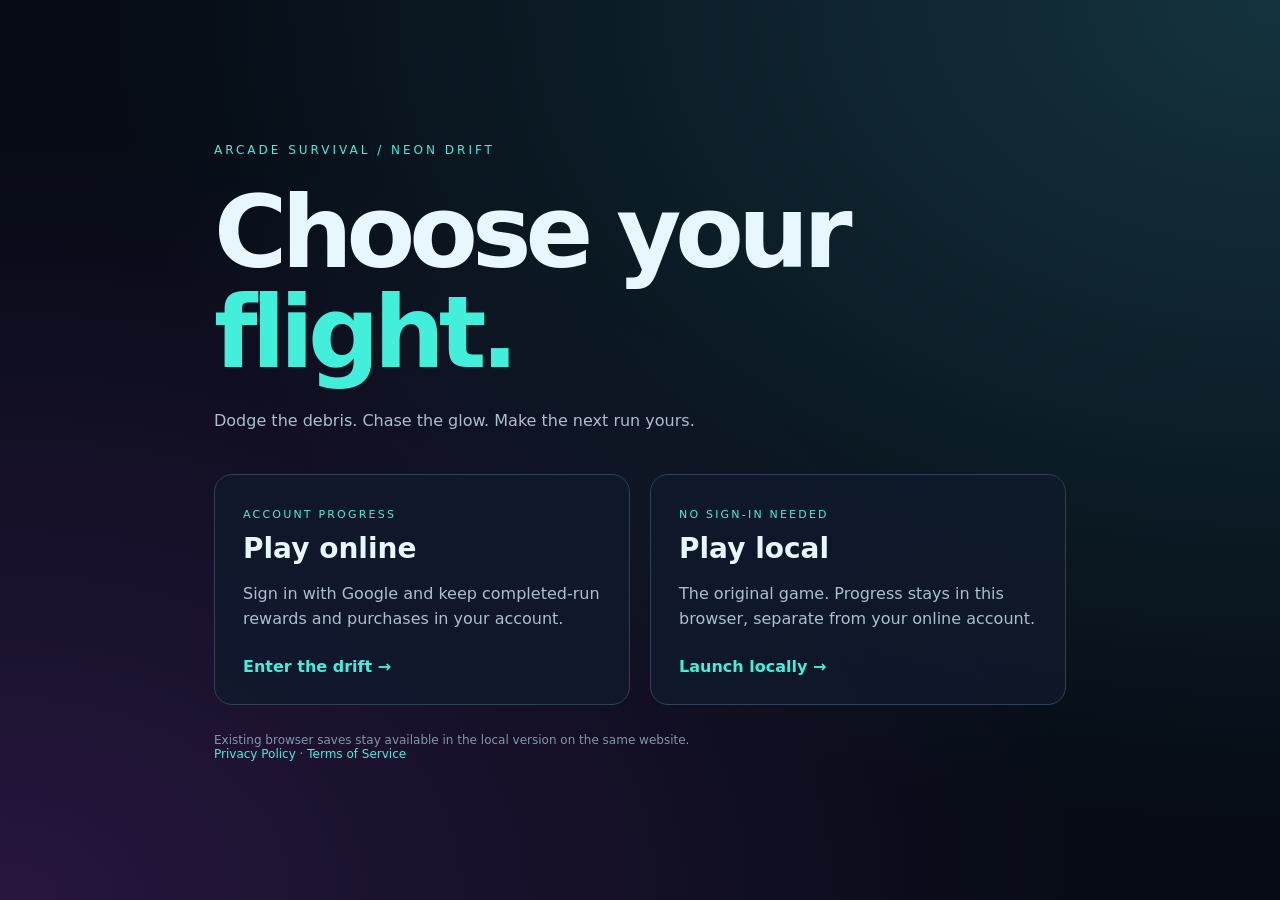
==== commit 4928de19: "Add files via upload" ====
--- a/index.html
+++ b/index.html
@@ -15,5 +15,5 @@
 <a href="neon-drift-online/"><span class="tag">ACCOUNT PROGRESS</span><h2>Play online</h2><p>Sign in with Google and keep completed-run rewards and purchases in your account.</p><span class="go">Enter the drift →</span></a>
 <a href="neon-drift-local/"><span class="tag">NO SIGN-IN NEEDED</span><h2>Play local</h2><p>The original game. Progress stays in this browser, separate from your online account.</p><span class="go">Launch locally →</span></a>
 </div>
-<footer>Existing browser saves stay available in the local version on the same website.</footer>
+<footer>Existing browser saves stay available in the local version on the same website.<br><a style="display:inline;background:none;border:0;padding:0;color:#42efda" href="privacy.html">Privacy Policy</a> · <a style="display:inline;background:none;border:0;padding:0;color:#42efda" href="terms.html">Terms of Service</a></footer>
 </main></body></html>
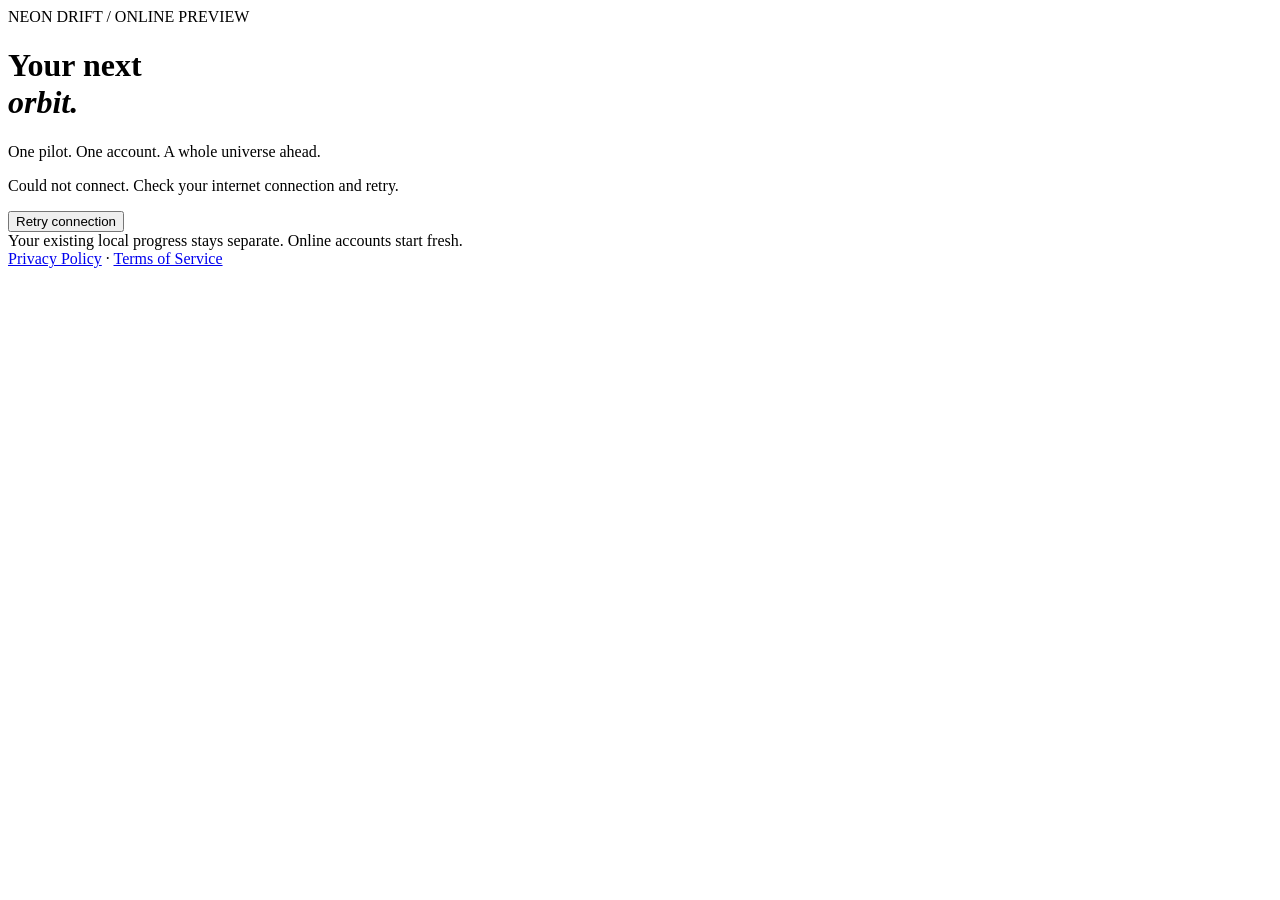
==== commit 5f5517e9: "Add files via upload" ====
--- a/index.html
+++ b/index.html
@@ -2,18 +2,30 @@
 <html lang="en">
 <head>
 <meta charset="utf-8"><meta name="viewport" content="width=device-width,initial-scale=1">
-<title>Neon Drift · Choose your flight</title>
-<style>
-:root{color-scheme:dark;font-family:system-ui,sans-serif;color:#e7f6ff;background:#060b15}*{box-sizing:border-box}body{margin:0;min-height:100vh;display:grid;place-items:center;background:radial-gradient(ellipse at top right,#14333e,transparent 65%),radial-gradient(ellipse at bottom left,#27163e,transparent 60%)}main{width:min(900px,100%);padding:64px 24px}.eyebrow{font-size:12px;letter-spacing:.25em;color:#42efda}h1{font-size:clamp(58px,12vw,100px);line-height:1;letter-spacing:-.06em;margin:25px 0}h1 em{font-style:normal;color:#42efda}p{color:#adbed1;line-height:1.6}.choices{display:grid;grid-template-columns:1fr 1fr;gap:20px;margin-top:40px}a{display:block;text-decoration:none;color:inherit;background:#101a2ccc;border:1px solid #314056;border-radius:18px;padding:28px}a:hover,a:focus-visible{border-color:#42efda;outline:2px solid #42efda;outline-offset:3px}h2{margin:10px 0;font-size:28px}.tag{font-size:11px;letter-spacing:.2em;color:#42efda}.go{display:block;color:#42efda;margin-top:25px;font-weight:700}footer{margin-top:28px;color:#8295ae;font-size:12px}@media(max-width:560px){.choices{grid-template-columns:1fr}}@media(prefers-reduced-motion:no-preference){a{transition:transform .2s,border-color .2s}a:hover{transform:translateY(-4px)}}
-</style>
+<meta name="referrer" content="strict-origin-when-cross-origin">
+<title>Neon Drift · Online</title>
+<link rel="stylesheet" href="online.css">
 </head>
-<body><main>
-<span class="eyebrow">ARCADE SURVIVAL / NEON DRIFT</span>
-<h1>Choose your<br><em>flight.</em></h1>
-<p>Dodge the debris. Chase the glow. Make the next run yours.</p>
-<div class="choices">
-<a href="neon-drift-online/"><span class="tag">ACCOUNT PROGRESS</span><h2>Play online</h2><p>Sign in with Google and keep completed-run rewards and purchases in your account.</p><span class="go">Enter the drift →</span></a>
-<a href="neon-drift-local/"><span class="tag">NO SIGN-IN NEEDED</span><h2>Play local</h2><p>The original game. Progress stays in this browser, separate from your online account.</p><span class="go">Launch locally →</span></a>
-</div>
-<footer>Existing browser saves stay available in the local version on the same website.<br><a style="display:inline;background:none;border:0;padding:0;color:#42efda" href="privacy.html">Privacy Policy</a> · <a style="display:inline;background:none;border:0;padding:0;color:#42efda" href="terms.html">Terms of Service</a></footer>
-</main></body></html>
+<body>
+<main>
+  <span class="eyebrow">NEON DRIFT / ONLINE PREVIEW</span>
+  <h1>Your next<br><em>orbit.</em></h1>
+  <p>One pilot. One account. A whole universe ahead.</p>
+  <section class="card">
+    <p id="message" role="status" aria-live="polite">Connecting…</p>
+    <button id="login" hidden>Continue with Google ↗</button>
+    <div id="account" hidden>
+      <h2 id="pilot"></h2>
+      <div class="balances"><div><small>POINTS</small><strong id="points">—</strong></div><div><small>ENERGY</small><strong id="energy">—</strong></div></div>
+      <p>Online runs save points and energy when you finish. Purchases and equipment are saved to your account.</p>
+      <a class="button" href="play.html">Play online →</a>
+      <a class="button secondary" href="practice.html">Practice · no rewards</a>
+      <button id="logout" class="secondary">Sign out</button>
+    </div>
+    <button id="retry" class="secondary" hidden>Retry connection</button>
+  </section>
+  <footer>Your existing local progress stays separate. Online accounts start fresh.<br><a href="../privacy.html">Privacy Policy</a> · <a href="../terms.html">Terms of Service</a></footer>
+</main>
+<script type="module" src="online.js"></script>
+</body>
+</html>
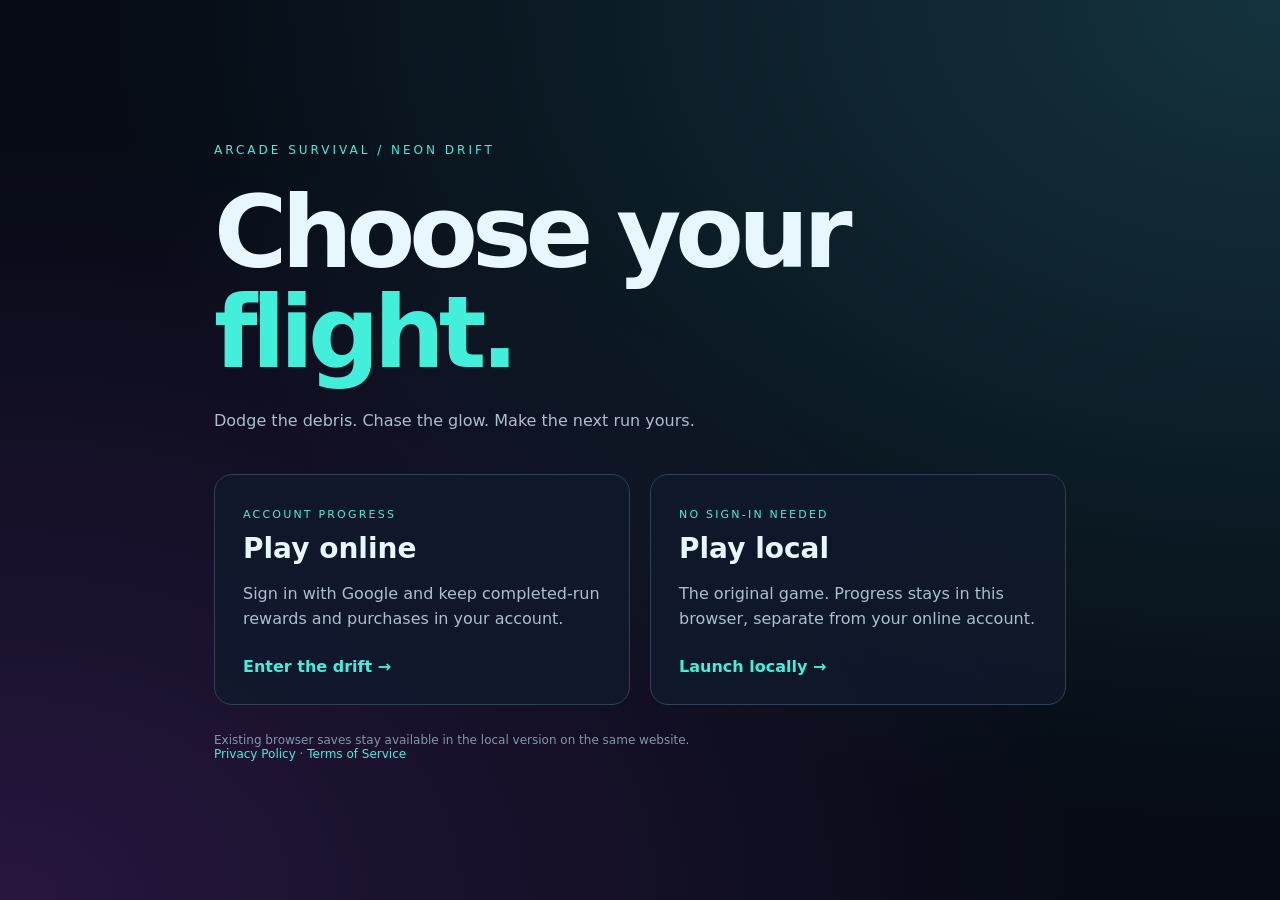
==== commit 4bf0bf66: "Add files via upload" ====
--- a/index.html
+++ b/index.html
@@ -2,30 +2,18 @@
 <html lang="en">
 <head>
 <meta charset="utf-8"><meta name="viewport" content="width=device-width,initial-scale=1">
-<meta name="referrer" content="strict-origin-when-cross-origin">
-<title>Neon Drift · Online</title>
-<link rel="stylesheet" href="online.css">
+<title>Neon Drift · Choose your flight</title>
+<style>
+:root{color-scheme:dark;font-family:system-ui,sans-serif;color:#e7f6ff;background:#060b15}*{box-sizing:border-box}body{margin:0;min-height:100vh;display:grid;place-items:center;background:radial-gradient(ellipse at top right,#14333e,transparent 65%),radial-gradient(ellipse at bottom left,#27163e,transparent 60%)}main{width:min(900px,100%);padding:64px 24px}.eyebrow{font-size:12px;letter-spacing:.25em;color:#42efda}h1{font-size:clamp(58px,12vw,100px);line-height:1;letter-spacing:-.06em;margin:25px 0}h1 em{font-style:normal;color:#42efda}p{color:#adbed1;line-height:1.6}.choices{display:grid;grid-template-columns:1fr 1fr;gap:20px;margin-top:40px}a{display:block;text-decoration:none;color:inherit;background:#101a2ccc;border:1px solid #314056;border-radius:18px;padding:28px}a:hover,a:focus-visible{border-color:#42efda;outline:2px solid #42efda;outline-offset:3px}h2{margin:10px 0;font-size:28px}.tag{font-size:11px;letter-spacing:.2em;color:#42efda}.go{display:block;color:#42efda;margin-top:25px;font-weight:700}footer{margin-top:28px;color:#8295ae;font-size:12px}@media(max-width:560px){.choices{grid-template-columns:1fr}}@media(prefers-reduced-motion:no-preference){a{transition:transform .2s,border-color .2s}a:hover{transform:translateY(-4px)}}
+</style>
 </head>
-<body>
-<main>
-  <span class="eyebrow">NEON DRIFT / ONLINE PREVIEW</span>
-  <h1>Your next<br><em>orbit.</em></h1>
-  <p>One pilot. One account. A whole universe ahead.</p>
-  <section class="card">
-    <p id="message" role="status" aria-live="polite">Connecting…</p>
-    <button id="login" hidden>Continue with Google ↗</button>
-    <div id="account" hidden>
-      <h2 id="pilot"></h2>
-      <div class="balances"><div><small>POINTS</small><strong id="points">—</strong></div><div><small>ENERGY</small><strong id="energy">—</strong></div></div>
-      <p>Online runs save points and energy when you finish. Purchases and equipment are saved to your account.</p>
-      <a class="button" href="play.html">Play online →</a>
-      <a class="button secondary" href="practice.html">Practice · no rewards</a>
-      <button id="logout" class="secondary">Sign out</button>
-    </div>
-    <button id="retry" class="secondary" hidden>Retry connection</button>
-  </section>
-  <footer>Your existing local progress stays separate. Online accounts start fresh.<br><a href="../privacy.html">Privacy Policy</a> · <a href="../terms.html">Terms of Service</a></footer>
-</main>
-<script type="module" src="online.js"></script>
-</body>
-</html>
+<body><main>
+<span class="eyebrow">ARCADE SURVIVAL / NEON DRIFT</span>
+<h1>Choose your<br><em>flight.</em></h1>
+<p>Dodge the debris. Chase the glow. Make the next run yours.</p>
+<div class="choices">
+<a href="neon-drift-online/"><span class="tag">ACCOUNT PROGRESS</span><h2>Play online</h2><p>Sign in with Google and keep completed-run rewards and purchases in your account.</p><span class="go">Enter the drift →</span></a>
+<a href="neon-drift-local/"><span class="tag">NO SIGN-IN NEEDED</span><h2>Play local</h2><p>The original game. Progress stays in this browser, separate from your online account.</p><span class="go">Launch locally →</span></a>
+</div>
+<footer>Existing browser saves stay available in the local version on the same website.<br><a style="display:inline;background:none;border:0;padding:0;color:#42efda" href="privacy.html">Privacy Policy</a> · <a style="display:inline;background:none;border:0;padding:0;color:#42efda" href="terms.html">Terms of Service</a></footer>
+</main></body></html>
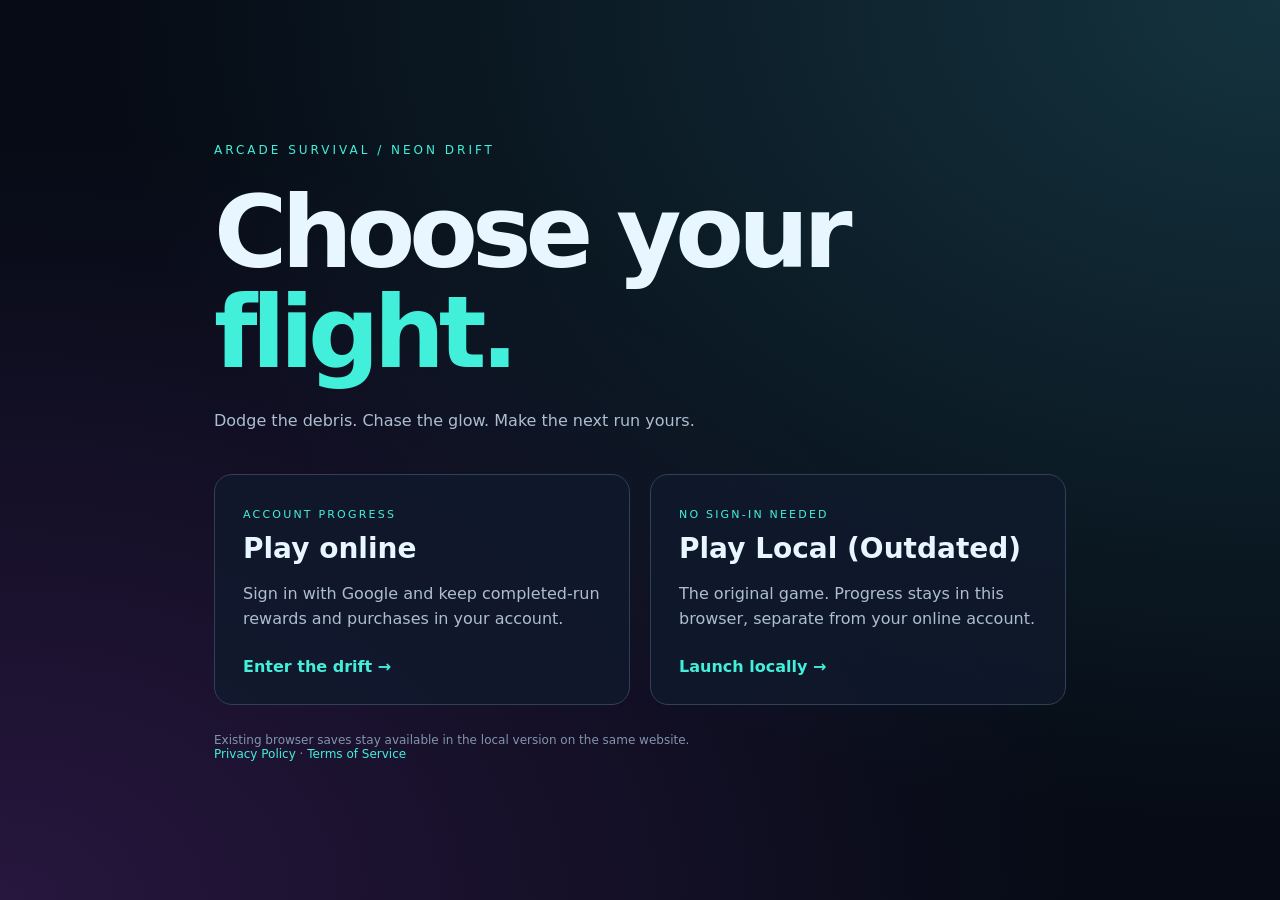
==== commit 36391751: "Add files via upload" ====
--- a/index.html
+++ b/index.html
@@ -13,7 +13,7 @@
 <p>Dodge the debris. Chase the glow. Make the next run yours.</p>
 <div class="choices">
 <a href="neon-drift-online/"><span class="tag">ACCOUNT PROGRESS</span><h2>Play online</h2><p>Sign in with Google and keep completed-run rewards and purchases in your account.</p><span class="go">Enter the drift →</span></a>
-<a href="neon-drift-local/"><span class="tag">NO SIGN-IN NEEDED</span><h2>Play local</h2><p>The original game. Progress stays in this browser, separate from your online account.</p><span class="go">Launch locally →</span></a>
+<a href="neon-drift-local/"><span class="tag">NO SIGN-IN NEEDED</span><h2>Play Local (Outdated)</h2><p>The original game. Progress stays in this browser, separate from your online account.</p><span class="go">Launch locally →</span></a>
 </div>
 <footer>Existing browser saves stay available in the local version on the same website.<br><a style="display:inline;background:none;border:0;padding:0;color:#42efda" href="privacy.html">Privacy Policy</a> · <a style="display:inline;background:none;border:0;padding:0;color:#42efda" href="terms.html">Terms of Service</a></footer>
 </main></body></html>
